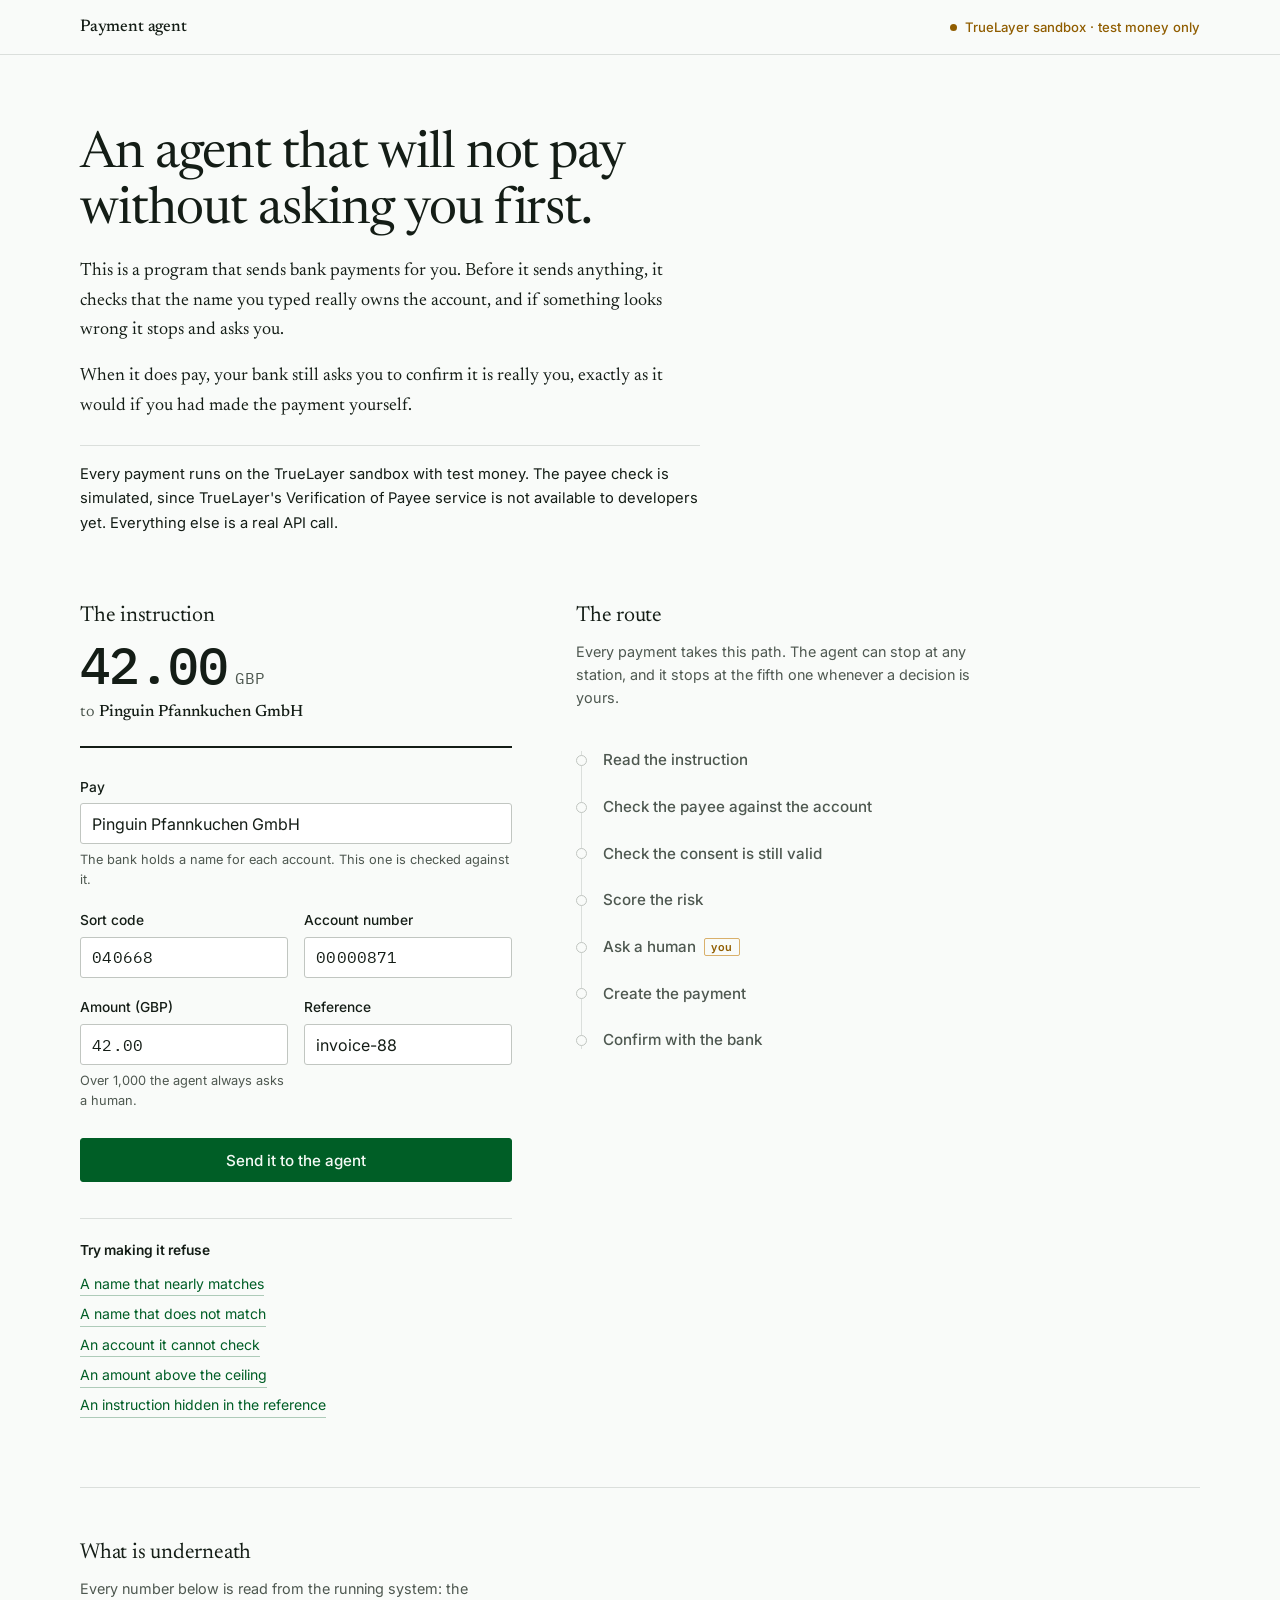
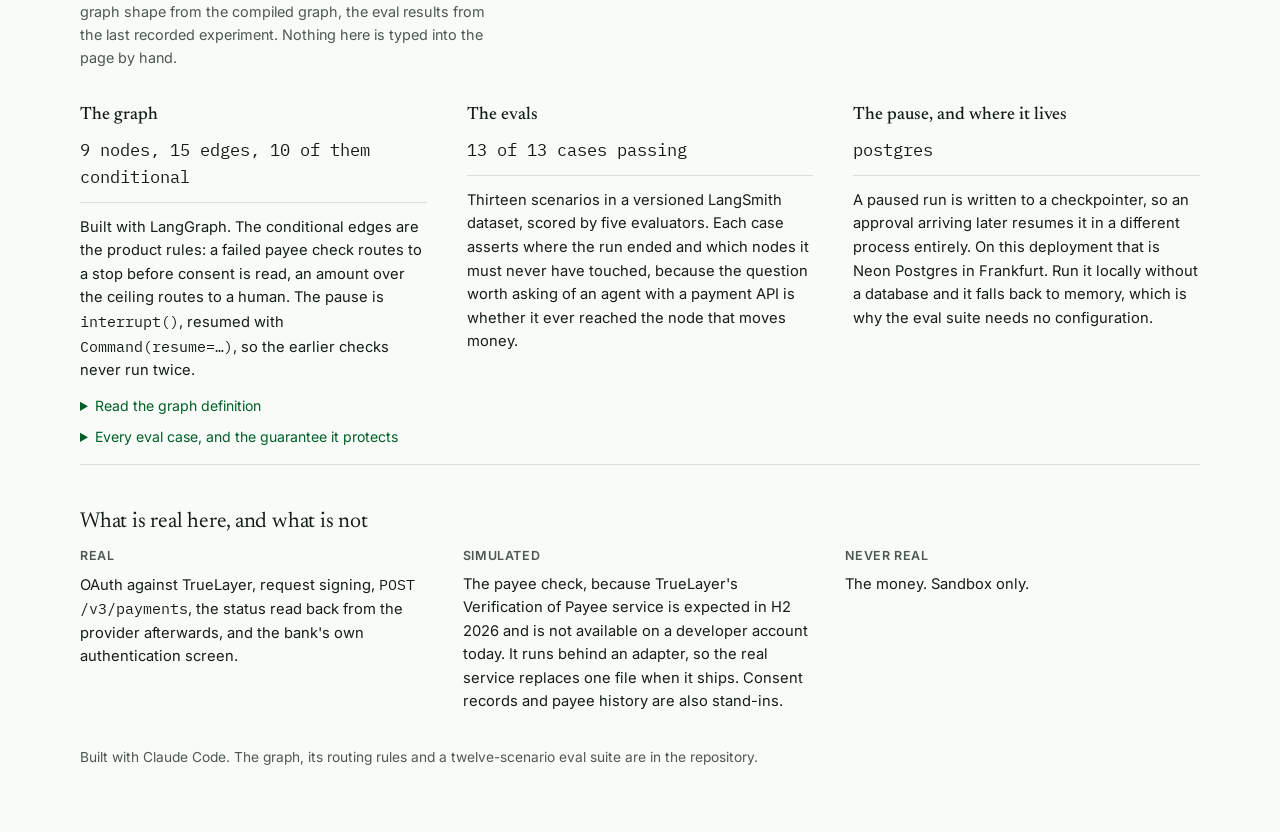
==== static/index.html @ b77806b2 "Detailed README: architecture, learning objectives, technical notes Plain-language opening on the de" ====
<!doctype html>
<html lang="en">
<head>
<meta charset="utf-8">
<meta name="viewport" content="width=device-width, initial-scale=1">
<title>A payment agent that stops and asks</title>
<meta name="description" content="An Open Banking payment agent that verifies the payee, checks consent, scores risk, then pauses for a human before money moves. Runs on the TrueLayer sandbox with test money.">
<link rel="preconnect" href="https://fonts.googleapis.com">
<link rel="preconnect" href="https://fonts.gstatic.com" crossorigin>
<link href="https://fonts.googleapis.com/css2?family=Newsreader:opsz,wght@6..72,400;6..72,500&family=Inter:wght@400;500;600&family=IBM+Plex+Mono:wght@400;500&display=swap" rel="stylesheet">
<link rel="stylesheet" href="/static/app.css">
</head>
<body>

<header class="masthead">
  <div class="wrap masthead-inner">
    <p class="wordmark">Payment agent</p>
    <p class="sandbox-flag" id="mode-flag">
      <span class="dot" aria-hidden="true"></span>
      <span>TrueLayer sandbox · test money only</span>
    </p>
  </div>
</header>

<main class="wrap">

  <section class="lede">
    <h1>An agent that will not pay without asking you first.</h1>
    <p>
      This is a program that sends bank payments for you. Before it sends anything, it checks
      that the name you typed really owns the account, and if something looks wrong it stops and
      asks you.
    </p>
    <p>
      When it does pay, your bank still asks you to confirm it is really you, exactly as it
      would if you had made the payment yourself.
    </p>
    <p class="disclosure">
      Every payment runs on the TrueLayer sandbox with test money. The payee check is
      simulated, since TrueLayer's Verification of Payee service is not available to
      developers yet. Everything else is a real API call.
    </p>
  </section>

  <div class="columns">

    <section class="intent" aria-labelledby="intent-heading">
      <h2 id="intent-heading">The instruction</h2>

      <output class="ledger" id="ledger" for="payee_name amount">
        <span class="ledger-amount" id="ledger-amount">42.00</span>
        <span class="ledger-currency">GBP</span>
        <span class="ledger-to">to <strong id="ledger-payee">Pinguin Pfannkuchen GmbH</strong></span>
      </output>

      <form id="intent-form" novalidate>
        <div class="field">
          <label for="payee_name">Pay</label>
          <input id="payee_name" name="payee_name" type="text" autocomplete="off"
                 value="Pinguin Pfannkuchen GmbH" required>
          <p class="hint" id="payee_hint">The bank holds a name for each account. This one is checked against it.</p>
        </div>

        <div class="field-row">
          <div class="field">
            <label for="sort_code">Sort code</label>
            <input id="sort_code" name="sort_code" class="mono" inputmode="numeric"
                   value="040668" required>
          </div>
          <div class="field">
            <label for="account_number">Account number</label>
            <input id="account_number" name="account_number" class="mono" inputmode="numeric"
                   value="00000871" required>
          </div>
        </div>

        <div class="field-row">
          <div class="field">
            <label for="amount">Amount (GBP)</label>
            <input id="amount" name="amount" class="mono" inputmode="decimal" value="42.00" required>
            <p class="hint" id="amount_hint">Over 1,000 the agent always asks a human.</p>
          </div>
          <div class="field">
            <label for="reference">Reference</label>
            <input id="reference" name="reference" type="text" value="invoice-88" maxlength="60">
          </div>
        </div>

        <button class="primary" type="submit" id="run-btn">Send it to the agent</button>
        <p class="form-error" id="form-error" role="alert" hidden></p>
      </form>

      <div class="try">
        <h3>Try making it refuse</h3>
        <ul>
          <li><button type="button" class="link" data-preset="partial">A name that nearly matches</button></li>
          <li><button type="button" class="link" data-preset="nomatch">A name that does not match</button></li>
          <li><button type="button" class="link" data-preset="unknown">An account it cannot check</button></li>
          <li><button type="button" class="link" data-preset="large">An amount above the ceiling</button></li>
          <li><button type="button" class="link" data-preset="injection">An instruction hidden in the reference</button></li>
        </ul>
      </div>
    </section>

    <section class="run" aria-labelledby="run-heading">
      <h2 id="run-heading">The route</h2>
      <p class="route-intro" id="run-empty">Every payment takes this path. The agent can stop at any station, and it stops at the fifth one whenever a decision is yours.</p>

      <ol class="spine" id="steps" aria-live="polite">
        <li data-node="check_input" data-state="idle">
          <span class="marker" aria-hidden="true"></span>
          <div><p class="label">Read the instruction</p><p class="detail"></p></div>
        </li>
        <li data-node="verify_payee" data-state="idle">
          <span class="marker" aria-hidden="true"></span>
          <div><p class="label">Check the payee against the account</p><p class="detail"></p></div>
        </li>
        <li data-node="check_consent" data-state="idle">
          <span class="marker" aria-hidden="true"></span>
          <div><p class="label">Check the consent is still valid</p><p class="detail"></p></div>
        </li>
        <li data-node="assess_risk" data-state="idle">
          <span class="marker" aria-hidden="true"></span>
          <div><p class="label">Score the risk</p><p class="detail"></p></div>
        </li>
        <li data-node="human_approval" data-state="idle" class="station-human">
          <span class="marker" aria-hidden="true"></span>
          <div><p class="label">Ask a human</p><p class="detail"></p></div>
        </li>
        <li data-node="execute_payment" data-state="idle">
          <span class="marker" aria-hidden="true"></span>
          <div><p class="label">Create the payment</p><p class="detail"></p></div>
        </li>
        <li data-node="reconcile" data-state="idle">
          <span class="marker" aria-hidden="true"></span>
          <div><p class="label">Confirm with the bank</p><p class="detail"></p></div>
        </li>
      </ol>

      <div id="approval-slot"></div>
      <div id="result-slot"></div>
    </section>

  </div>

  <section class="internals" aria-labelledby="internals-heading">
    <h2 id="internals-heading">What is underneath</h2>
    <p class="route-intro">
      Every number below is read from the running system: the graph shape from the compiled
      graph, the eval results from the last recorded experiment. Nothing here is typed into the
      page by hand.
    </p>

    <div class="internals-grid">

      <article>
        <h3>The graph</h3>
        <p class="stat"><span id="node-count">9</span> nodes, <span id="edge-count">15</span> edges,
        <span id="cond-count">10</span> of them conditional</p>
        <p>
          Built with LangGraph. The conditional edges are the product rules: a failed payee check
          routes to a stop before consent is read, an amount over the ceiling routes to a human.
          The pause is <span class="mono">interrupt()</span>, resumed with
          <span class="mono">Command(resume=…)</span>, so the earlier checks never run twice.
        </p>
        <details>
          <summary>Read the graph definition</summary>
          <pre class="mermaid-src" id="mermaid-src">loading…</pre>
        </details>
      </article>

      <article>
        <h3>The evals</h3>
        <p class="stat"><span id="eval-passed">13</span> of <span id="eval-total">13</span> cases passing</p>
        <p>
          Thirteen scenarios in a versioned LangSmith dataset, scored by five evaluators. Each case
          asserts where the run ended and which nodes it must never have touched, because the
          question worth asking of an agent with a payment API is whether it ever reached the node
          that moves money.
        </p>
        <ul class="split-list" id="split-list"></ul>
      </article>

      <article>
        <h3>The pause, and where it lives</h3>
        <p class="stat" id="checkpointer-line">postgres</p>
        <ul class="split-list" id="stored-list"></ul>
        <p>
          A paused run is written to a checkpointer, so an approval arriving later resumes it in a
          different process entirely. On this deployment that is Neon Postgres in Frankfurt. Run it
          locally without a database and it falls back to memory, which is why the eval suite needs
          no configuration.
        </p>
      </article>

    </div>

    <details class="case-table-wrap">
      <summary>Every eval case, and the guarantee it protects</summary>
      <table class="case-table">
        <thead><tr><th>Case</th><th>Split</th><th>Protects</th><th>Result</th></tr></thead>
        <tbody id="case-rows"></tbody>
      </table>
    </details>
  </section>

  <section class="honesty">
    <h2>What is real here, and what is not</h2>
    <dl>
      <div>
        <dt>Real</dt>
        <dd>OAuth against TrueLayer, request signing, <span class="mono">POST /v3/payments</span>,
        the status read back from the provider afterwards, and the bank's own authentication screen.</dd>
      </div>
      <div>
        <dt>Simulated</dt>
        <dd>The payee check, because TrueLayer's Verification of Payee service is expected in
        H2 2026 and is not available on a developer account today. It runs behind an adapter,
        so the real service replaces one file when it ships. Consent records and payee history
        are also stand-ins.</dd>
      </div>
      <div>
        <dt>Never real</dt>
        <dd>The money. Sandbox only.</dd>
      </div>
    </dl>
    <p class="colophon">
      Built with Claude Code. The graph, its routing rules and a twelve-scenario eval suite are
      in the repository.
    </p>
  </section>

</main>

<script src="/static/app.js"></script>
</body>
</html>
---- static/app.css ----
/* Payment agent demo.
   Colour strategy: restrained. Tinted neutrals carry the page; green marks
   what completed, amber marks the one moment a human must act, red marks a
   refusal. Nothing carries meaning by colour alone. */

:root {
  --bg: oklch(0.985 0.003 150);
  --surface: oklch(0.968 0.005 150);
  --surface-raised: oklch(1 0 0);
  --line: oklch(0.90 0.006 150);
  --line-strong: oklch(0.82 0.008 150);
  --ink: oklch(0.22 0.02 150);
  --ink-muted: oklch(0.45 0.018 150);
  --ink-faint: oklch(0.545 0.014 150);  /* dimmed but still 4.7:1 on bg */

  --primary: oklch(0.42 0.12 150);
  --primary-hover: oklch(0.36 0.12 150);
  --primary-ink: oklch(0.98 0.01 150);

  --attention: oklch(0.52 0.12 75);
  --attention-line: oklch(0.78 0.10 80);
  --attention-bg: oklch(0.975 0.030 85);

  --refuse: oklch(0.50 0.17 25);
  --refuse-bg: oklch(0.972 0.020 25);

  --serif: "Newsreader", Georgia, serif;
  --sans: "Inter", system-ui, -apple-system, sans-serif;
  --mono: "IBM Plex Mono", ui-monospace, SFMono-Regular, monospace;

  --z-sticky: 10;
  --z-overlay: 20;
  --z-toast: 30;

  --ease: cubic-bezier(0.22, 1, 0.36, 1);
}

* { box-sizing: border-box; }

html { -webkit-text-size-adjust: 100%; }

body {
  margin: 0;
  background: var(--bg);
  color: var(--ink);
  font-family: var(--sans);
  font-size: 16px;
  line-height: 1.6;
  -webkit-font-smoothing: antialiased;
}

.wrap {
  width: min(1120px, 100% - 3rem);
  margin-inline: auto;
}

@media (max-width: 640px) {
  .wrap { width: min(1120px, 100% - 2rem); }
}

/* ---------------------------------------------------------- masthead */

.masthead {
  border-bottom: 1px solid var(--line);
  background: var(--bg);
  position: sticky;
  top: 0;
  z-index: var(--z-sticky);
}

.masthead-inner {
  display: flex;
  align-items: center;
  justify-content: space-between;
  gap: 1rem;
  padding-block: 0.85rem;
  flex-wrap: wrap;
}

.wordmark {
  margin: 0;
  font-family: var(--serif);
  font-size: 1.05rem;
  font-weight: 500;
  letter-spacing: -0.01em;
}

.sandbox-flag {
  margin: 0;
  display: inline-flex;
  align-items: center;
  gap: 0.5rem;
  font-size: 0.82rem;
  color: var(--attention);
  font-weight: 500;
}

.sandbox-flag .dot {
  width: 7px;
  height: 7px;
  border-radius: 50%;
  background: var(--attention);
  flex: none;
}

/* -------------------------------------------------------------- lede */

.lede {
  padding-block: clamp(2.5rem, 6vw, 4.5rem) clamp(2rem, 4vw, 3rem);
  max-width: 62ch;
}

h1 {
  font-family: var(--serif);
  font-size: clamp(2rem, 1.3rem + 3vw, 3.2rem);
  font-weight: 400;
  line-height: 1.1;
  letter-spacing: -0.02em;
  margin: 0 0 1.1rem;
  text-wrap: balance;
}

.lede p {
  font-family: var(--serif);
  font-size: 1.12rem;
  line-height: 1.65;
  color: var(--ink);
  margin: 0 0 1rem;
  text-wrap: pretty;
}

.disclosure {
  font-family: var(--sans) !important;
  font-size: 0.92rem !important;
  color: var(--ink-muted);
  border-top: 1px solid var(--line);
  padding-top: 1rem;
  margin-top: 1.5rem !important;
}

/* ----------------------------------------------------------- columns */

.columns {
  display: grid;
  grid-template-columns: minmax(0, 27rem) minmax(0, 1fr);
  gap: clamp(2rem, 5vw, 4rem);
  align-items: start;
  padding-bottom: 4rem;
}

@media (max-width: 900px) {
  .columns { grid-template-columns: minmax(0, 1fr); gap: 2.75rem; }
}

h2 {
  font-family: var(--serif);
  font-size: 1.35rem;
  font-weight: 400;
  letter-spacing: -0.01em;
  color: var(--ink);
  margin: 0 0 0.4rem;
}

.route-intro {
  margin: 0 0 1.75rem;
  font-size: 0.9rem;
  color: var(--ink-muted);
  max-width: 46ch;
}

/* ------------------------------------------------------------- form */

.field { margin-bottom: 1.15rem; }

.field-row {
  display: grid;
  grid-template-columns: 1fr 1fr;
  gap: 1rem;
}

@media (max-width: 420px) {
  .field-row { grid-template-columns: 1fr; gap: 0; }
}

label {
  display: block;
  font-size: 0.86rem;
  font-weight: 500;
  margin-bottom: 0.35rem;
}

input {
  width: 100%;
  padding: 0.6rem 0.7rem;
  font-family: var(--sans);
  font-size: 1rem;
  color: var(--ink);
  background: var(--surface-raised);
  border: 1px solid var(--line-strong);
  border-radius: 3px;
  transition: border-color 140ms var(--ease), box-shadow 140ms var(--ease);
}

input.mono { font-family: var(--mono); letter-spacing: 0.01em; }

input:focus-visible {
  outline: none;
  border-color: var(--primary);
  box-shadow: 0 0 0 3px oklch(0.42 0.12 150 / 0.16);
}

input::placeholder { color: var(--ink-muted); }

.hint {
  margin: 0.35rem 0 0;
  font-size: 0.8rem;
  color: var(--ink-muted);
}

button.primary {
  width: 100%;
  margin-top: 0.5rem;
  padding: 0.72rem 1rem;
  font-family: var(--sans);
  font-size: 0.95rem;
  font-weight: 500;
  color: var(--primary-ink);
  background: var(--primary);
  border: 1px solid var(--primary);
  border-radius: 3px;
  cursor: pointer;
  transition: background 140ms var(--ease);
}

button.primary:hover { background: var(--primary-hover); }
button.primary:disabled { opacity: 0.55; cursor: progress; }

button.primary:focus-visible,
button.link:focus-visible,
.decision button:focus-visible {
  outline: 2px solid var(--primary);
  outline-offset: 2px;
}

.form-error {
  margin: 0.75rem 0 0;
  font-size: 0.86rem;
  color: var(--refuse);
}

.try {
  margin-top: 2.25rem;
  padding-top: 1.25rem;
  border-top: 1px solid var(--line);
}

.try h3 {
  margin: 0 0 0.6rem;
  font-size: 0.86rem;
  font-weight: 600;
}

.try ul { margin: 0; padding: 0; list-style: none; }
.try li { margin-bottom: 0.3rem; }

button.link {
  padding: 0;
  font: inherit;
  font-size: 0.88rem;
  color: var(--primary);
  background: none;
  border: none;
  border-bottom: 1px solid oklch(0.42 0.12 150 / 0.3);
  cursor: pointer;
  text-align: left;
}

button.link:hover { border-bottom-color: var(--primary); }

/* ------------------------------------------------------------ ledger */

/* The instruction as a single line of money, which is the one thing that
   should be legible from across the room. 3.2rem against 0.8rem detail
   text is the scale contrast the page was missing. */
.ledger {
  display: flex;
  align-items: baseline;
  flex-wrap: wrap;
  gap: 0 0.5rem;
  margin-bottom: 1.75rem;
  padding-bottom: 1.25rem;
  border-bottom: 2px solid var(--ink);
}

.ledger-amount {
  font-family: var(--mono);
  font-size: clamp(2.4rem, 1.6rem + 2.6vw, 3.2rem);
  font-weight: 500;
  line-height: 1;
  letter-spacing: -0.03em;
  font-variant-numeric: tabular-nums;
}

.ledger-currency {
  font-family: var(--mono);
  font-size: 1rem;
  color: var(--ink-muted);
}

.ledger-to {
  flex-basis: 100%;
  margin-top: 0.5rem;
  font-family: var(--serif);
  font-size: 1.02rem;
  color: var(--ink-muted);
}

.ledger-to strong { font-weight: 500; color: var(--ink); }

/* ------------------------------------------------------------- spine */

/* Drawn before anything runs, so the agent is legible as a route rather
   than a spinner. Stations fill in as they report. */
.spine {
  margin: 0;
  padding: 0;
  list-style: none;
  position: relative;
}

.spine::before {
  content: "";
  position: absolute;
  left: 5px;
  top: 0.9rem;
  bottom: 0.9rem;
  width: 1px;
  background: var(--line);
}

.spine li {
  position: relative;
  display: grid;
  grid-template-columns: 11px 1fr;
  gap: 1rem;
  padding: 0.7rem 0;
  align-items: start;
}

.spine .marker {
  width: 11px;
  height: 11px;
  margin-top: 0.42rem;
  border-radius: 50%;
  border: 1.5px solid var(--line-strong);
  background: var(--bg);
  z-index: 1;
}

.spine .label {
  margin: 0;
  font-size: 0.95rem;
  font-weight: 500;
  color: var(--ink-muted);
  transition: color 200ms var(--ease);
}

.spine .detail {
  margin: 0.15rem 0 0;
  font-family: var(--mono);
  font-size: 0.8rem;
  color: var(--ink-muted);
  word-break: break-word;
}

.spine .detail:empty { display: none; }

/* states */

.spine li[data-state="done"] .marker { border-color: var(--primary); background: var(--primary); }
.spine li[data-state="done"] .label { color: var(--ink); }

.spine li[data-state="attention"] .marker { border-color: var(--attention); background: var(--attention); }
.spine li[data-state="attention"] .label { color: var(--ink); }
.spine li[data-state="attention"] .detail { color: var(--attention); }

.spine li[data-state="refused"] .marker { border-color: var(--refuse); background: var(--refuse); }
.spine li[data-state="refused"] .label { color: var(--ink); }
.spine li[data-state="refused"] .detail { color: var(--refuse); }

.spine li[data-state="running"] .marker {
  border-color: var(--primary);
  border-top-color: transparent;
  background: var(--bg);
  animation: ring-spin 700ms linear infinite;
}

.spine li[data-state="running"] .label { color: var(--ink); }
.spine li[data-state="running"] .detail { font-style: italic; }

/* The human step was not required. Distinct from both done and not-reached:
   a hollow marker, because nothing happened here and nothing needed to. */
.spine li[data-state="waived"] .marker {
  border-color: var(--primary);
  border-style: dashed;
  background: var(--bg);
}

.spine li[data-state="waived"] .label { color: var(--ink); }
.spine li[data-state="waived"] .detail { color: var(--ink-muted); font-style: italic; }

/* Not reached, because the run stopped earlier. Dimmed with a real colour
   rather than opacity, which would drop the text to about 2.4:1. */
.spine li[data-state="skipped"] .label { color: var(--ink-faint); font-weight: 400; }
.spine li[data-state="skipped"] .detail { color: var(--ink-faint); }
.spine li[data-state="skipped"] .marker { border-color: var(--line); border-style: dashed; }

@keyframes ring-spin { to { transform: rotate(360deg); } }

/* The station where a human is the decision, marked before it happens. */
.spine .station-human .label::after {
  content: "you";
  margin-left: 0.5rem;
  padding: 0.08rem 0.4rem;
  font-family: var(--sans);
  font-size: 0.68rem;
  font-weight: 600;
  letter-spacing: 0.03em;
  color: var(--attention);
  border: 1px solid var(--attention-line);
  border-radius: 2px;
  vertical-align: 0.1em;
}

/* ---------------------------------------------------------- approval */

.approval {
  margin-top: 1.75rem;
  padding: 1.5rem;
  background: var(--surface-raised);
  border: 1px solid var(--attention-line);
  border-radius: 4px;
  box-shadow: 0 1px 2px oklch(0.22 0.02 150 / 0.04), 0 8px 24px oklch(0.22 0.02 150 / 0.06);
  animation: card-in 260ms var(--ease) both;
}

@keyframes card-in {
  from { opacity: 0; transform: translateY(8px); }
  to { opacity: 1; transform: none; }
}

.approval h3 {
  font-family: var(--serif);
  font-size: 1.45rem;
  font-weight: 400;
  line-height: 1.25;
  margin: 0 0 0.85rem;
  letter-spacing: -0.01em;
}

.approval .prose {
  font-family: var(--serif);
  font-size: 1.05rem;
  line-height: 1.6;
  margin: 0 0 1.1rem;
  max-width: 58ch;
  text-wrap: pretty;
}

.reasons {
  margin: 0 0 1.25rem;
  padding: 0.9rem 1rem;
  list-style: none;
  background: var(--attention-bg);
  border-radius: 3px;
}

.reasons li {
  position: relative;
  padding-left: 1.15rem;
  font-size: 0.92rem;
  margin-bottom: 0.35rem;
}

.reasons li:last-child { margin-bottom: 0; }

.reasons li::before {
  content: "▲";
  position: absolute;
  left: 0;
  top: 0.05em;
  font-size: 0.62rem;
  color: var(--attention);
}

.facts {
  display: grid;
  grid-template-columns: repeat(auto-fit, minmax(9rem, 1fr));
  gap: 0.75rem 1.5rem;
  margin: 0 0 1.35rem;
  padding-top: 1rem;
  border-top: 1px solid var(--line);
}

.facts div { min-width: 0; }

.facts dt {
  font-size: 0.72rem;
  letter-spacing: 0.05em;
  text-transform: uppercase;
  color: var(--ink-muted);
  margin-bottom: 0.15rem;
}

.facts dd {
  margin: 0;
  font-family: var(--mono);
  font-size: 0.92rem;
  word-break: break-word;
}

.decision {
  display: flex;
  gap: 0.75rem;
  flex-wrap: wrap;
}

.decision button {
  flex: 1 1 10rem;
  padding: 0.7rem 1rem;
  font-family: var(--sans);
  font-size: 0.95rem;
  font-weight: 500;
  border-radius: 3px;
  cursor: pointer;
  transition: background 140ms var(--ease), border-color 140ms var(--ease);
}

.decision .approve {
  color: var(--primary-ink);
  background: var(--primary);
  border: 1px solid var(--primary);
}

.decision .approve:hover { background: var(--primary-hover); }

.decision .deny {
  color: var(--refuse);
  background: transparent;
  border: 1px solid var(--line-strong);
}

.decision .deny:hover { border-color: var(--refuse); background: var(--refuse-bg); }

/* ------------------------------------------------------------ result */

.result {
  margin-top: 1.75rem;
  padding: 1.35rem 1.5rem;
  border: 1px solid var(--line);
  border-radius: 4px;
  background: var(--surface);
  animation: card-in 240ms var(--ease) both;
}

.result[data-kind="refused"] {
  border-color: oklch(0.80 0.09 25);
  background: var(--refuse-bg);
}

.result h3 {
  font-family: var(--serif);
  font-size: 1.25rem;
  font-weight: 400;
  margin: 0 0 0.6rem;
}

.result p { margin: 0 0 0.9rem; max-width: 58ch; }
.result p:last-child { margin-bottom: 0; }

.sca-link {
  display: inline-block;
  padding: 0.65rem 1.1rem;
  font-size: 0.93rem;
  font-weight: 500;
  color: var(--primary-ink);
  background: var(--primary);
  border-radius: 3px;
  text-decoration: none;
}

.sca-link:hover { background: var(--primary-hover); }

.sca-note {
  font-size: 0.84rem;
  color: var(--ink-muted);
  margin-top: 0.7rem !important;
}

/* ----------------------------------------------------------- honesty */

.honesty {
  border-top: 1px solid var(--line);
  padding-block: 2.5rem 4rem;
}

.honesty dl {
  display: grid;
  grid-template-columns: repeat(auto-fit, minmax(15rem, 1fr));
  gap: 1.75rem;
  margin: 0 0 2rem;
}

.honesty dt {
  font-size: 0.78rem;
  font-weight: 600;
  letter-spacing: 0.05em;
  text-transform: uppercase;
  color: var(--ink-muted);
  margin-bottom: 0.4rem;
}

.honesty dd {
  margin: 0;
  font-size: 0.92rem;
  max-width: 42ch;
}

.colophon {
  font-size: 0.86rem;
  color: var(--ink-muted);
  margin: 0;
}

.mono { font-family: var(--mono); }

/* ---------------------------------------------------- reduced motion */

@media (prefers-reduced-motion: reduce) {
  .steps li,
  .approval,
  .result {
    animation: fade-in 1ms linear both;
  }
  @keyframes fade-in { from { opacity: 0; } to { opacity: 1; } }
  * { transition-duration: 1ms !important; }

  /* The marker stops turning but still reads as in-progress: a dashed ring
     plus the word "running" beside it, which was always there. */
  .spine li[data-state="running"] .marker {
    animation: none;
    border-style: dashed;
    border-top-color: var(--primary);
  }
}

/* ---------------------------------------------------------- callback */

.callback { padding-block: clamp(2.5rem, 6vw, 4.5rem) 4rem; max-width: 60ch; }

.callback h1 { margin-bottom: 0.75rem; }

.lede-line {
  font-family: var(--serif);
  font-size: 1.1rem;
  color: var(--ink);
  margin: 0 0 2.25rem;
  text-wrap: pretty;
}

.callback .facts { margin-top: 2rem; }

.callback-actions { margin-top: 2.5rem; }

/* --------------------------------------------------------- internals */

.internals {
  border-top: 1px solid var(--line);
  padding-block: 3rem 1rem;
}

.internals-grid {
  display: grid;
  grid-template-columns: repeat(auto-fit, minmax(17rem, 1fr));
  gap: 2.5rem;
  margin-top: 2rem;
}

.internals h3 {
  font-family: var(--serif);
  font-size: 1.1rem;
  font-weight: 500;
  margin: 0 0 0.5rem;
}

.internals article p { font-size: 0.92rem; margin: 0 0 0.8rem; max-width: 42ch; }

/* The one number per panel that carries the claim. */
.stat {
  font-family: var(--mono);
  font-size: 1.05rem !important;
  color: var(--ink);
  padding-bottom: 0.7rem;
  border-bottom: 1px solid var(--line);
}

.split-list { margin: 0; padding: 0; list-style: none; }

.split-list li {
  display: flex;
  justify-content: space-between;
  gap: 1rem;
  padding: 0.32rem 0;
  font-size: 0.88rem;
  border-bottom: 1px solid var(--line);
}

.split-list li[data-ok="true"] span:last-child { color: var(--primary); }
.split-list li[data-ok="false"] span:last-child { color: var(--refuse); }

.internals details { margin-top: 0.5rem; }

.internals summary,
.case-table-wrap summary {
  cursor: pointer;
  font-size: 0.88rem;
  color: var(--primary);
}

.mermaid-src {
  margin: 0.8rem 0 0;
  padding: 0.9rem;
  background: var(--surface);
  border: 1px solid var(--line);
  border-radius: 3px;
  font-family: var(--mono);
  font-size: 0.72rem;
  line-height: 1.5;
  overflow-x: auto;
  white-space: pre;
}

.case-table-wrap { margin-top: 2.5rem; }

.case-table {
  width: 100%;
  margin-top: 1rem;
  border-collapse: collapse;
  font-size: 0.86rem;
}

.case-table th {
  text-align: left;
  font-weight: 600;
  font-size: 0.76rem;
  letter-spacing: 0.04em;
  text-transform: uppercase;
  color: var(--ink-muted);
  padding-bottom: 0.5rem;
  border-bottom: 1px solid var(--line-strong);
}

.case-table td {
  padding: 0.55rem 0.75rem 0.55rem 0;
  border-bottom: 1px solid var(--line);
  vertical-align: top;
}

.case-table tr[data-ok="true"] td:last-child { color: var(--primary); }
.case-table tr[data-ok="false"] td:last-child { color: var(--refuse); font-weight: 600; }

.covered-by {
  margin-top: 1.1rem !important;
  padding-top: 0.85rem;
  border-top: 1px solid var(--line);
  font-size: 0.84rem !important;
  color: var(--ink-muted);
}

.covered-by .protects { font-style: italic; }

.split-tag {
  display: inline-block;
  margin-left: 0.35rem;
  padding: 0.05rem 0.4rem;
  font-family: var(--sans);
  font-size: 0.7rem;
  font-weight: 600;
  color: var(--primary);
  border: 1px solid var(--line-strong);
  border-radius: 2px;
}

.auto-note {
  padding: 0.75rem 0.9rem;
  background: var(--surface);
  border-left: none;
  border-radius: 3px;
  font-size: 0.88rem !important;
  color: var(--ink-muted);
}
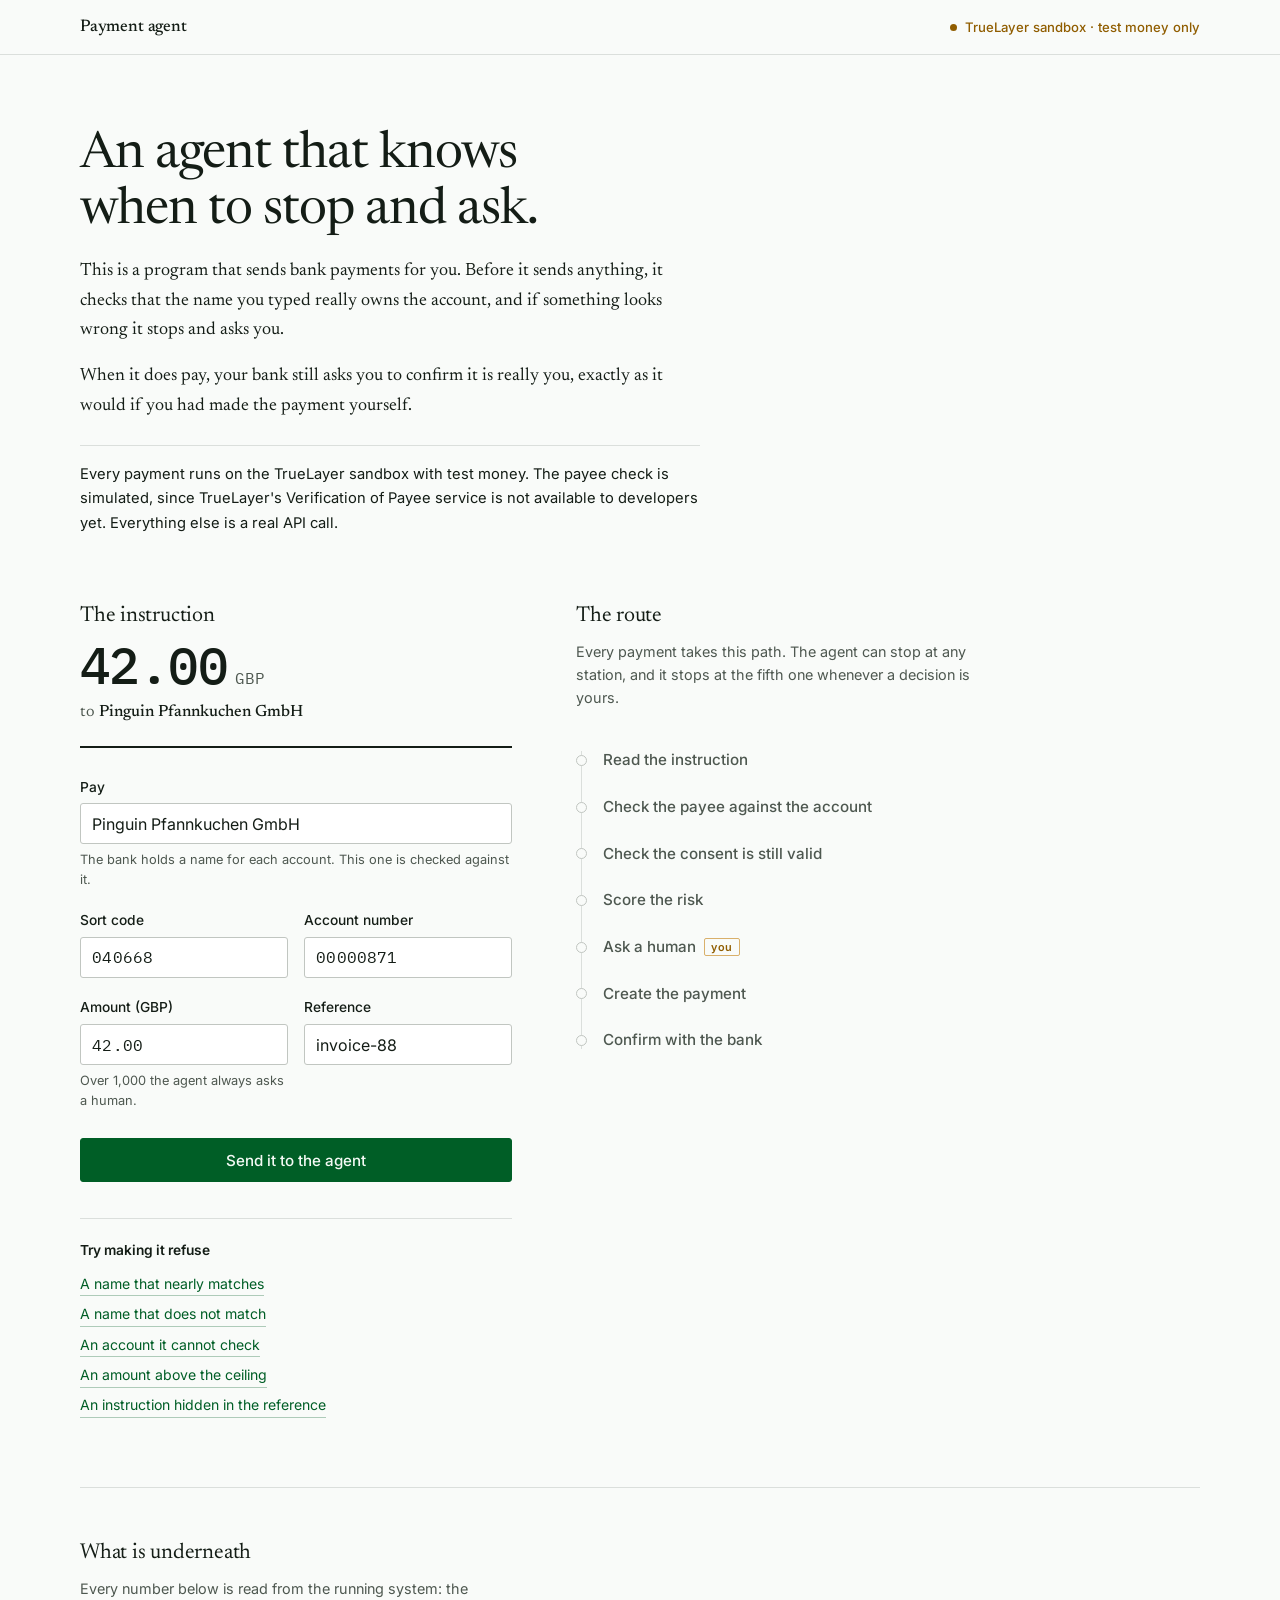
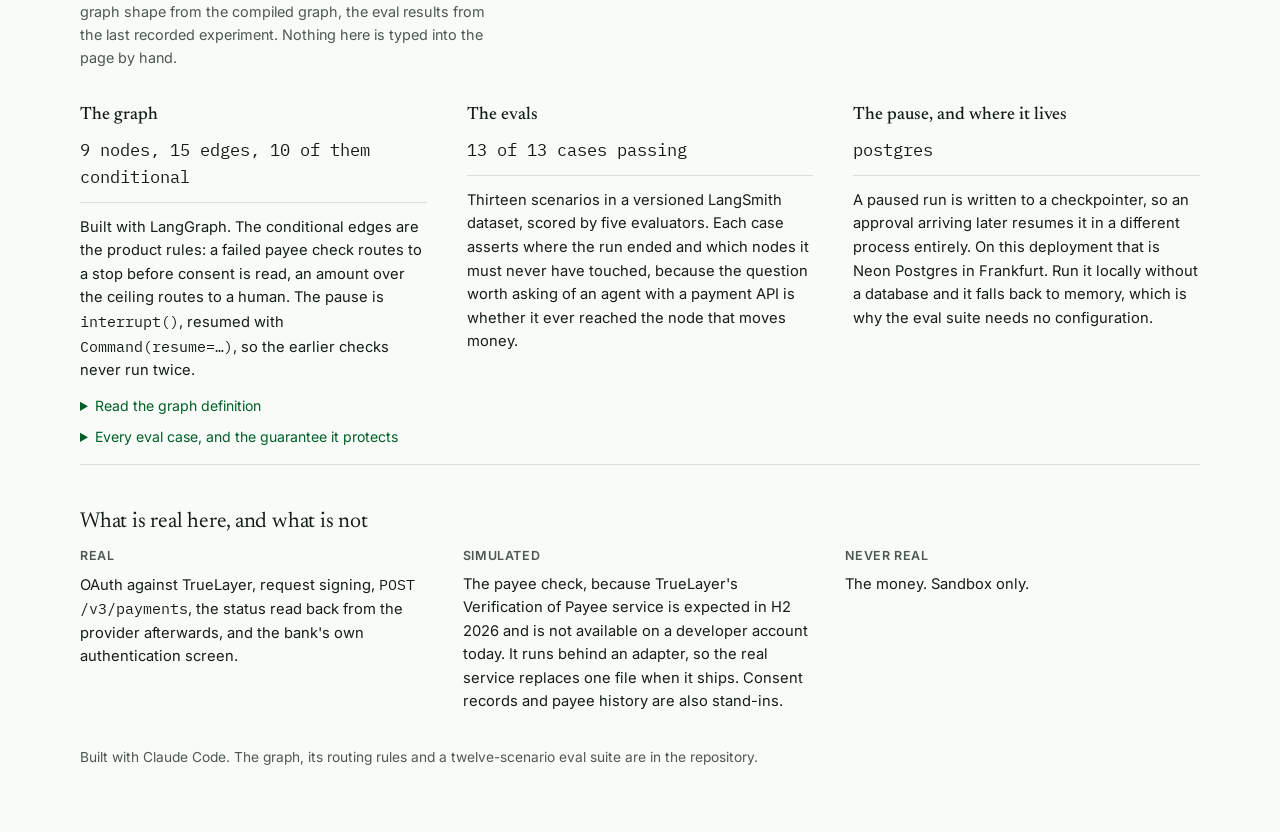
==== commit 28d65732: "Semantic payee matching behind the VoP adapter Adds graph/llm.py as the single model surface: struct" ====
--- a/static/index.html
+++ b/static/index.html
@@ -25,7 +25,7 @@
 <main class="wrap">
 
   <section class="lede">
-    <h1>An agent that will not pay without asking you first.</h1>
+    <h1>An agent that knows when to stop and ask.</h1>
     <p>
       This is a program that sends bank payments for you. Before it sends anything, it checks
       that the name you typed really owns the account, and if something looks wrong it stops and
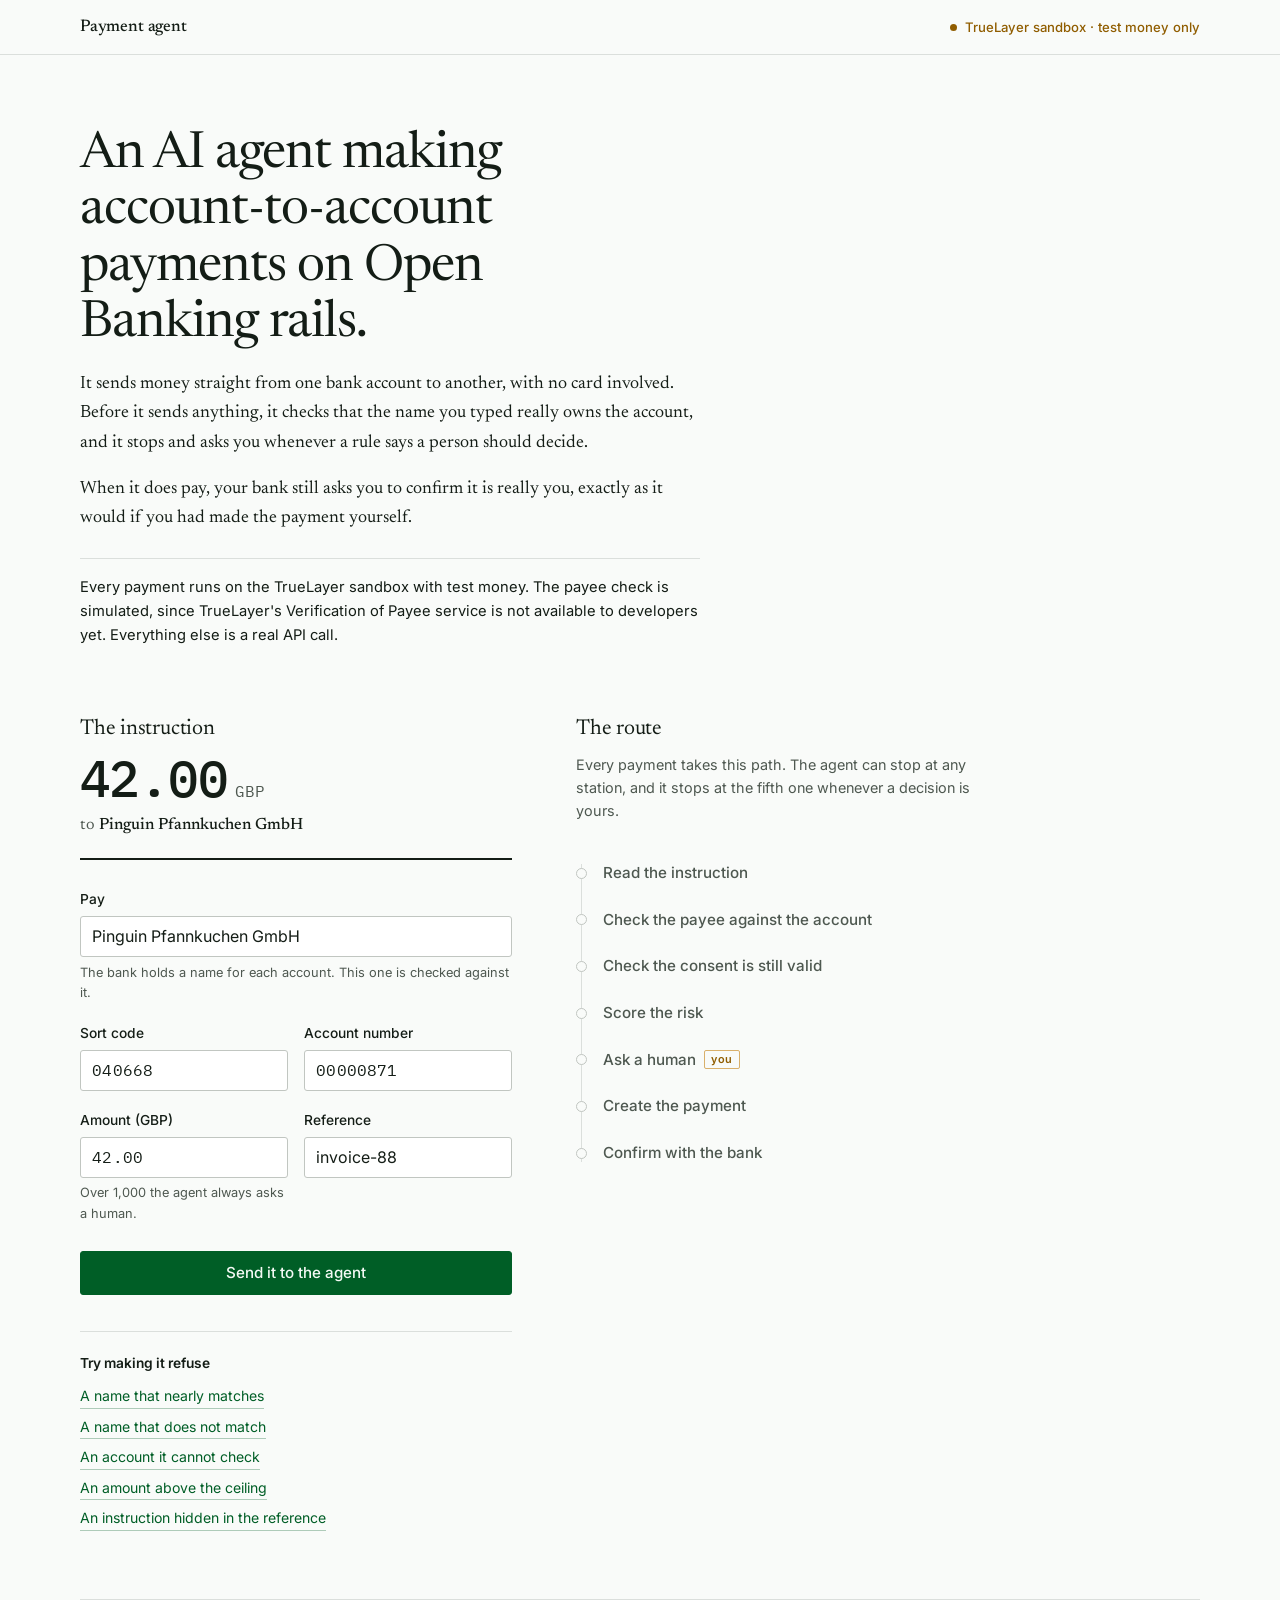
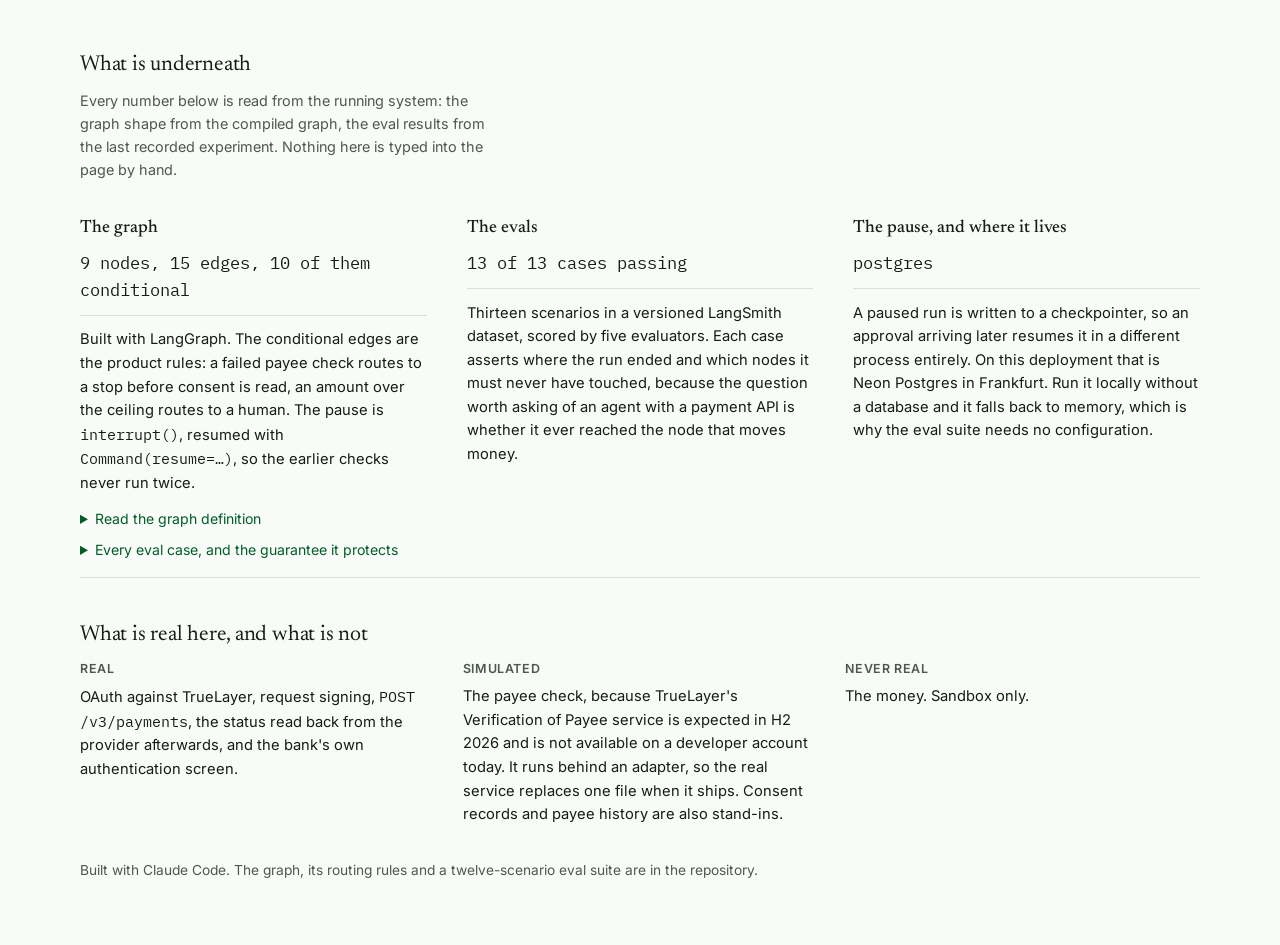
==== commit 70dc3c47: "Headline states what the prototype is Says account-to-account payments on Open Banking rails rather " ====
--- a/static/index.html
+++ b/static/index.html
@@ -3,8 +3,8 @@
 <head>
 <meta charset="utf-8">
 <meta name="viewport" content="width=device-width, initial-scale=1">
-<title>A payment agent that stops and asks</title>
-<meta name="description" content="An Open Banking payment agent that verifies the payee, checks consent, scores risk, then pauses for a human before money moves. Runs on the TrueLayer sandbox with test money.">
+<title>An AI agent making account-to-account payments on Open Banking rails</title>
+<meta name="description" content="An AI agent that makes account-to-account payments over Open Banking rails on TrueLayer's sandbox. It verifies the payee, checks consent, scores risk, and stops for a human when a rule says so. Test money only.">
 <link rel="preconnect" href="https://fonts.googleapis.com">
 <link rel="preconnect" href="https://fonts.gstatic.com" crossorigin>
 <link href="https://fonts.googleapis.com/css2?family=Newsreader:opsz,wght@6..72,400;6..72,500&family=Inter:wght@400;500;600&family=IBM+Plex+Mono:wght@400;500&display=swap" rel="stylesheet">
@@ -25,11 +25,11 @@
 <main class="wrap">
 
   <section class="lede">
-    <h1>An agent that knows when to stop and ask.</h1>
+    <h1>An AI agent making account‑to‑account payments on Open Banking rails.</h1>
     <p>
-      This is a program that sends bank payments for you. Before it sends anything, it checks
-      that the name you typed really owns the account, and if something looks wrong it stops and
-      asks you.
+      It sends money straight from one bank account to another, with no card involved. Before it
+      sends anything, it checks that the name you typed really owns the account, and it stops and
+      asks you whenever a rule says a person should decide.
     </p>
     <p>
       When it does pay, your bank still asks you to confirm it is really you, exactly as it
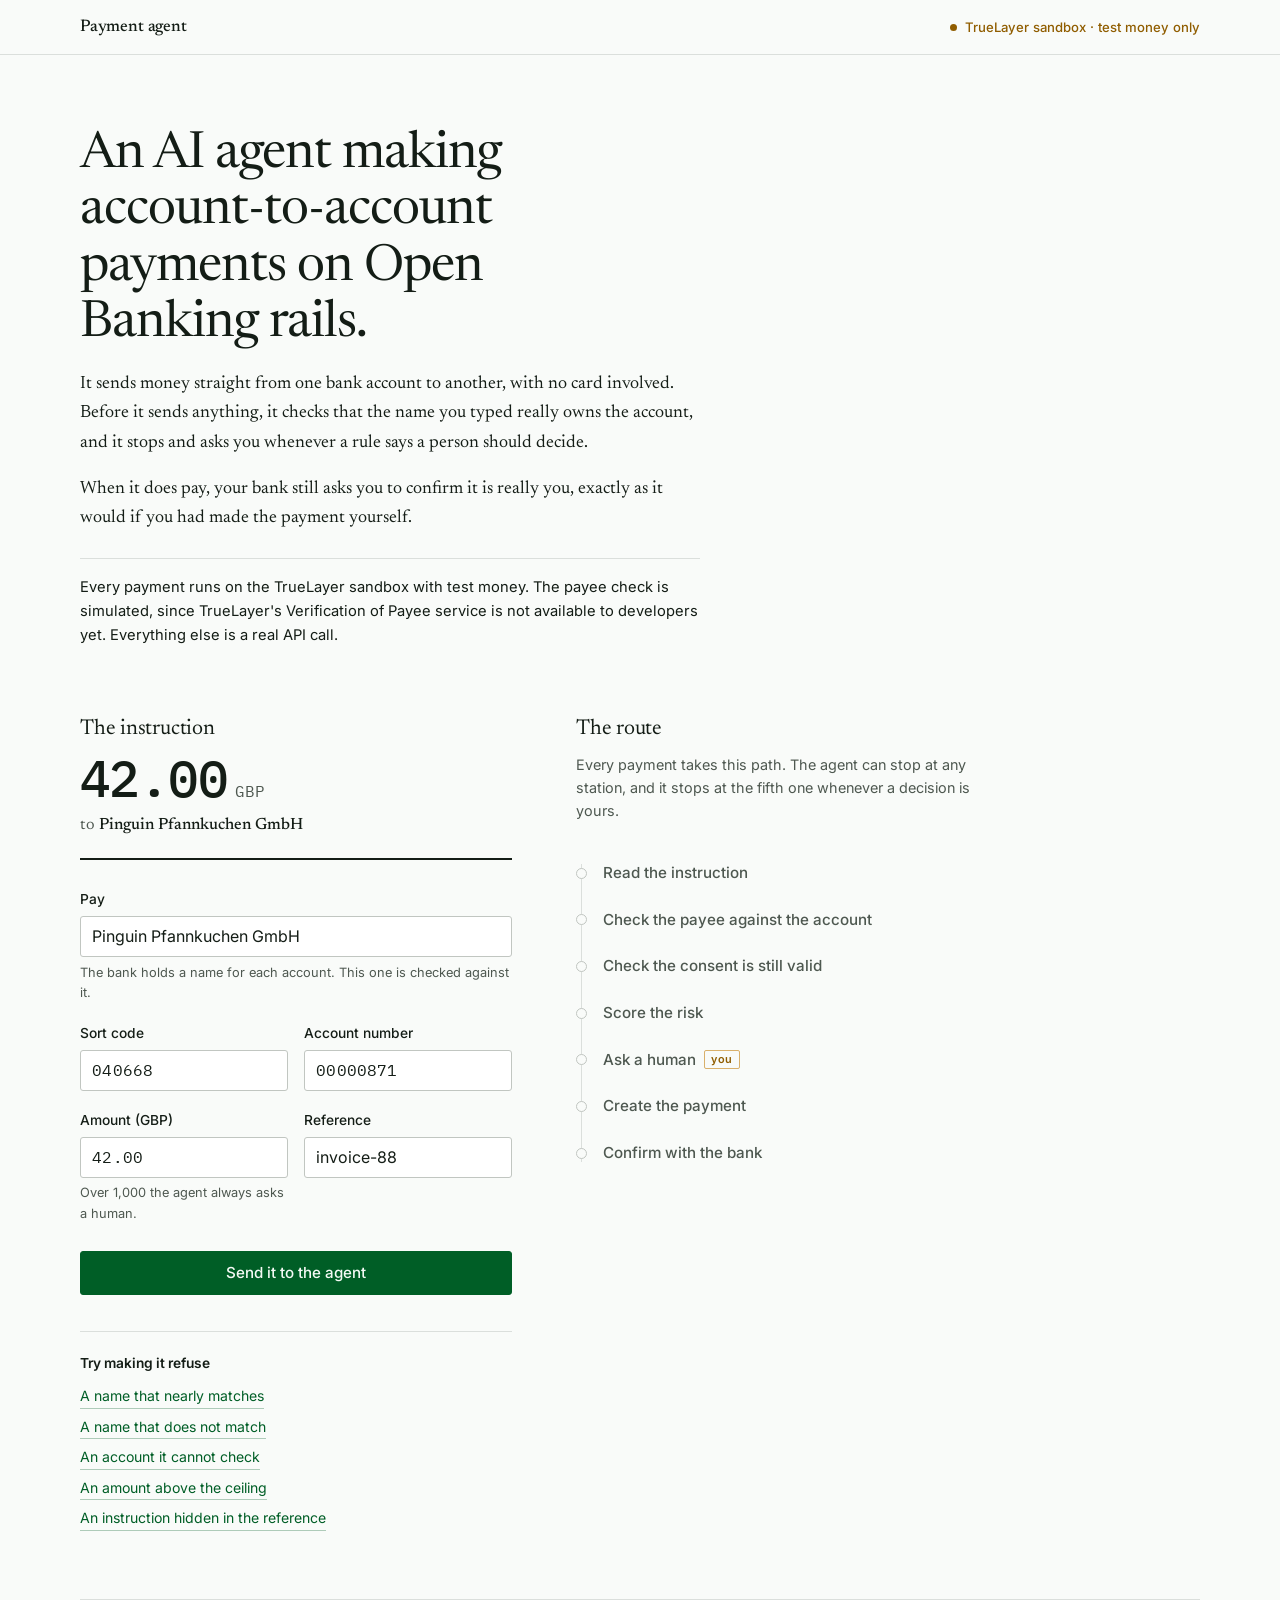
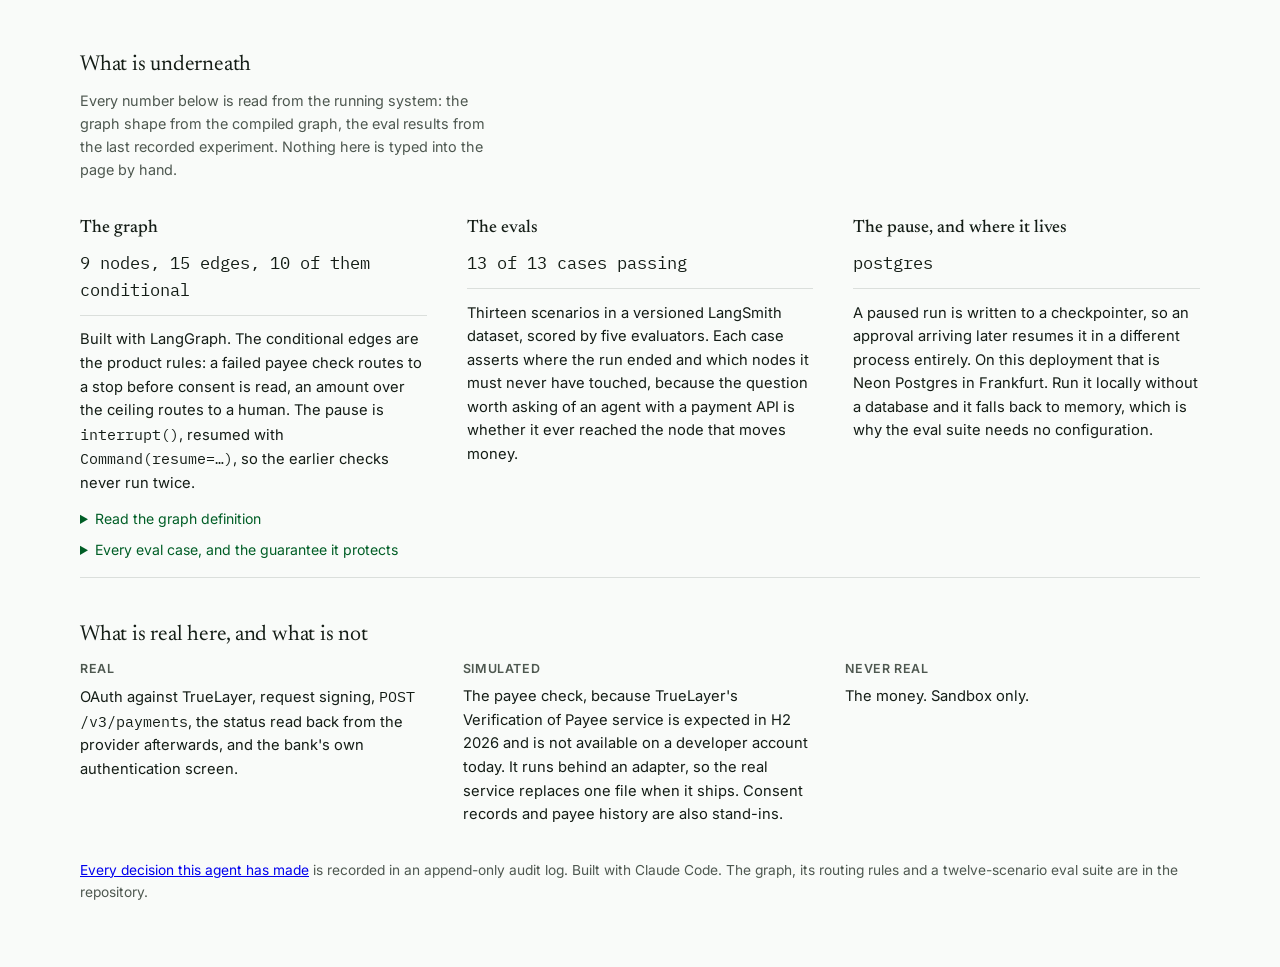
==== commit 81786573: "Append-only audit log and an activity page One row per completed run: payee check with its provider " ====
--- a/static/index.html
+++ b/static/index.html
@@ -225,7 +225,8 @@
       </div>
     </dl>
     <p class="colophon">
-      Built with Claude Code. The graph, its routing rules and a twelve-scenario eval suite are
+      <a href="/activity">Every decision this agent has made</a> is recorded in an append-only
+      audit log. Built with Claude Code. The graph, its routing rules and a twelve-scenario eval suite are
       in the repository.
     </p>
   </section>
--- a/static/app.css
+++ b/static/app.css
@@ -799,3 +799,83 @@
   font-size: 0.88rem !important;
   color: var(--ink-muted);
 }
+
+/* ------------------------------------------------------------- trace */
+
+.trace-wrap { margin-top: 1.25rem; }
+
+.trace-wrap summary {
+  cursor: pointer;
+  font-size: 0.86rem;
+  color: var(--primary);
+}
+
+.trace-status {
+  margin: 0.9rem 0 0.6rem;
+  font-size: 0.84rem;
+  color: var(--ink-muted);
+}
+
+.trace-list { margin: 0; padding: 0; list-style: none; }
+
+.trace-list li {
+  display: grid;
+  grid-template-columns: minmax(0, 14rem) 1fr auto;
+  align-items: center;
+  gap: 0.75rem;
+  padding: 0.3rem 0;
+  font-size: 0.84rem;
+}
+
+.trace-label { color: var(--ink); }
+
+/* Width is the share of the slowest step, so the network call is visibly the
+   expensive one and the local checks are visibly not. */
+.trace-bar {
+  height: 6px;
+  width: var(--w);
+  min-width: 2px;
+  background: var(--primary);
+  border-radius: 1px;
+}
+
+.trace-ms { color: var(--ink-muted); font-size: 0.78rem; }
+
+@media (max-width: 560px) {
+  .trace-list li { grid-template-columns: 1fr auto; }
+  .trace-bar { display: none; }
+}
+
+/* ---------------------------------------------------------- activity */
+
+.activity { padding-bottom: 4rem; }
+.activity .lede { max-width: 64ch; }
+
+.activity-summary {
+  margin: 0 0 2rem;
+  padding: 1.1rem 0;
+  border-top: 1px solid var(--line);
+  border-bottom: 1px solid var(--line);
+}
+
+.activity-table-wrap { overflow-x: auto; }
+.activity-table { min-width: 46rem; }
+.activity-table td { white-space: nowrap; }
+.activity-table td:nth-child(2) { white-space: normal; }
+
+.faint { color: var(--ink-faint); font-size: 0.78rem; }
+
+.pill {
+  display: inline-block;
+  padding: 0.05rem 0.4rem;
+  font-family: var(--mono);
+  font-size: 0.72rem;
+  border: 1px solid var(--line-strong);
+  border-radius: 2px;
+}
+
+.pill[data-tone="done"] { color: var(--primary); border-color: var(--primary); }
+.pill[data-tone="attention"] { color: var(--attention); border-color: var(--attention-line); }
+.pill[data-tone="refused"] { color: var(--refuse); border-color: oklch(0.80 0.09 25); }
+
+.masthead .wordmark a { color: inherit; text-decoration: none; }
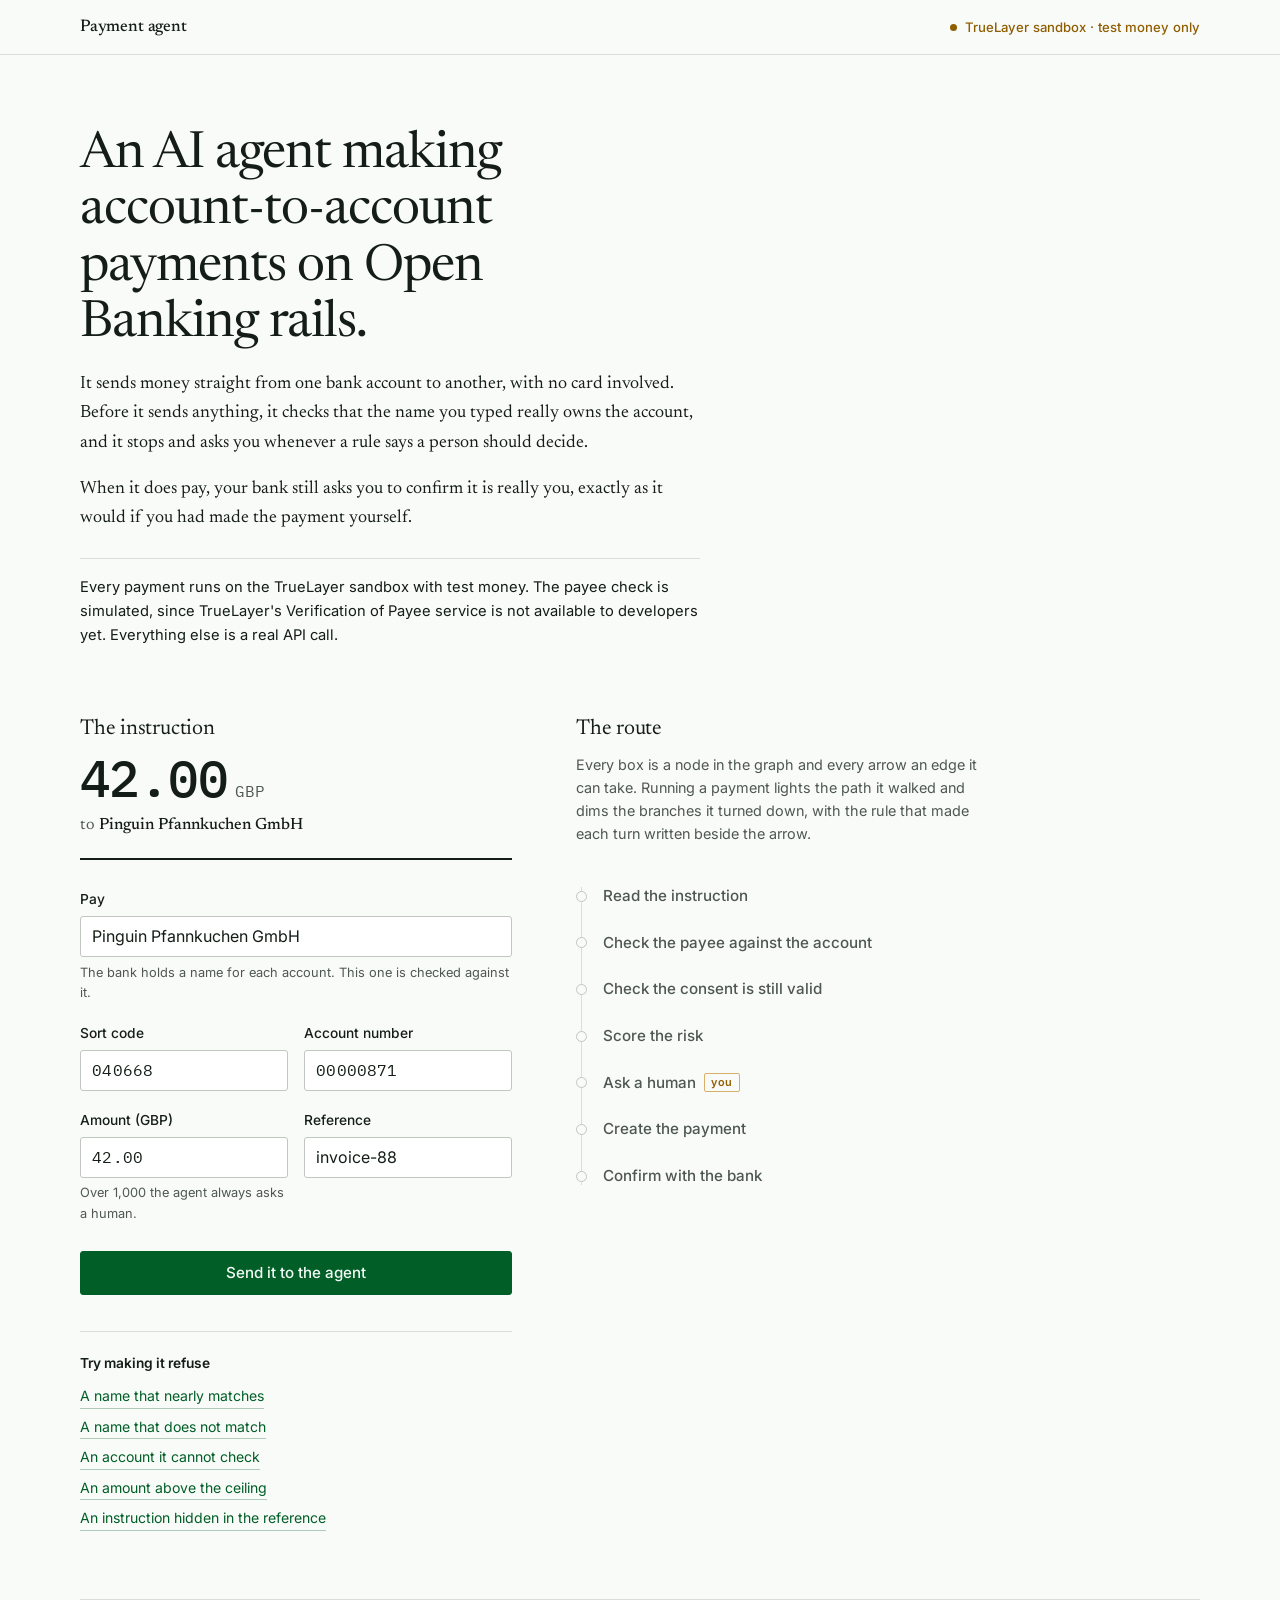
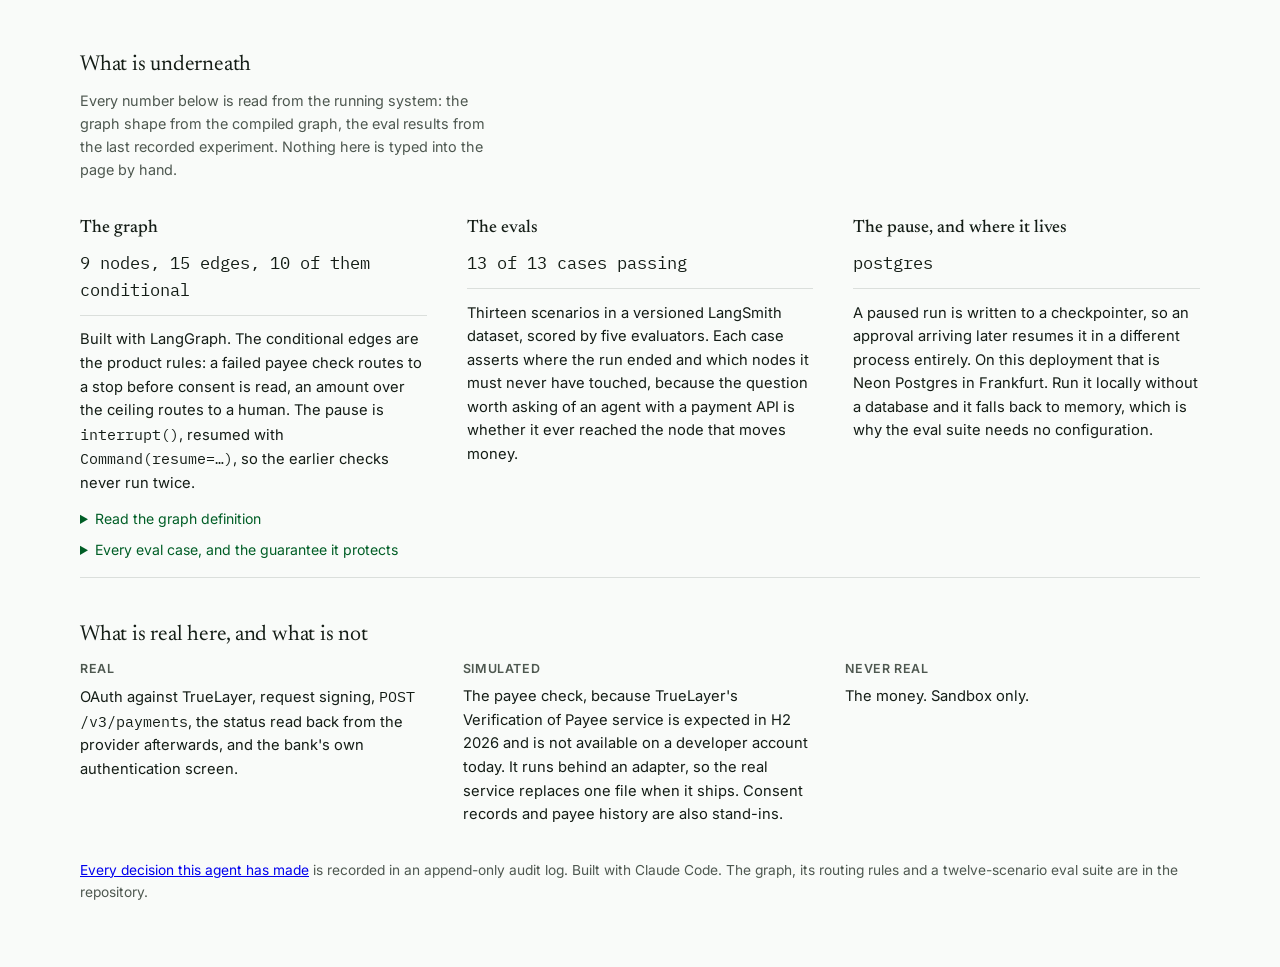
==== commit 97680932: "Draw the graph, and light the edge the rules chose The run was a fixed list of stations, so a branch" ====
--- a/static/index.html
+++ b/static/index.html
@@ -104,7 +104,12 @@
 
     <section class="run" aria-labelledby="run-heading">
       <h2 id="run-heading">The route</h2>
-      <p class="route-intro" id="run-empty">Every payment takes this path. The agent can stop at any station, and it stops at the fifth one whenever a decision is yours.</p>
+      <p class="route-intro">
+        Every box is a node in the graph and every arrow an edge it can take. Running a payment
+        lights the path it walked and dims the branches it turned down, with the rule that made
+        each turn written beside the arrow.
+      </p>
+      <p class="route-note" id="route-note">Reading the graph…</p>
 
       <ol class="spine" id="steps" aria-live="polite">
         <li data-node="check_input" data-state="idle">
--- a/static/app.css
+++ b/static/app.css
@@ -417,6 +417,164 @@
 
 @keyframes ring-spin { to { transform: rotate(360deg); } }
 
+/* ------------------------------------------------------------- graph */
+
+/* The same route as a graph, laid out from the compiled topology. Nodes are
+   positioned HTML so they inherit the type and colour rules already in this
+   file; the SVG underneath carries nothing but the edges. */
+
+.route-note {
+  margin: -0.4rem 0 1.2rem;
+  font-family: var(--mono);
+  font-size: 0.76rem;
+  color: var(--ink-faint);
+}
+
+/* The graph replaces the station list inside the same element, so this has to
+   undo the list styling the fallback needed. Narrow screens scroll it rather
+   than squeeze the boxes below a readable width. */
+.graph-scroll {
+  margin: 0;
+  padding: 0.25rem;
+  margin-inline: -0.25rem;
+  list-style: none;
+  overflow-x: auto;
+}
+
+.graph {
+  position: relative;
+  margin: 0 auto;
+}
+
+.graph-edges {
+  position: absolute;
+  inset: 0;
+  width: 100%;
+  height: 100%;
+  overflow: visible;
+}
+
+.gedge-line { fill: none; stroke: var(--line-strong); stroke-width: 1; }
+.gedge-head { fill: var(--line-strong); stroke: none; }
+
+.gedge-line, .gedge-head {
+  transition: stroke 220ms var(--ease), fill 220ms var(--ease), opacity 220ms var(--ease);
+}
+
+/* An edge the run took. Toned by where it leads, so a refusal never arrives
+   in the same colour as a payment continuing. */
+[data-edge][data-state="taken"][data-tone="done"] { stroke: var(--primary); }
+.gedge-head[data-state="taken"][data-tone="done"] { fill: var(--primary); stroke: none; }
+[data-edge][data-state="taken"][data-tone="attention"] { stroke: var(--attention); }
+.gedge-head[data-state="taken"][data-tone="attention"] { fill: var(--attention); stroke: none; }
+[data-edge][data-state="taken"][data-tone="refused"] { stroke: var(--refuse); }
+.gedge-head[data-state="taken"][data-tone="refused"] { fill: var(--refuse); stroke: none; }
+
+.gedge-line[data-state="taken"] { stroke-width: 1.75; }
+
+/* The branch the agent turned down. Still drawn, because the reader needs to
+   see that it existed and was rejected. */
+.gedge-line[data-state="untaken"] { stroke: var(--line); stroke-dasharray: 3 4; }
+.gedge-head[data-state="untaken"] { fill: var(--line); }
+
+.gedge-label {
+  position: absolute;
+  margin: 0;
+  font-size: 0.73rem;
+  line-height: 1.35;
+  color: var(--ink-muted);
+  display: -webkit-box;
+  -webkit-line-clamp: 2;
+  -webkit-box-orient: vertical;
+  overflow: hidden;
+  animation: edge-label 200ms var(--ease) both;
+}
+
+.gedge-label[data-tone="attention"] { color: var(--attention); }
+.gedge-label[data-tone="refused"] { color: var(--refuse); }
+
+@keyframes edge-label { from { opacity: 0; transform: translateY(-3px); } }
+
+.gnode {
+  position: absolute;
+  display: grid;
+  grid-template-columns: 11px 1fr;
+  grid-template-rows: auto auto;
+  column-gap: 0.6rem;
+  align-content: center;
+  height: 58px;
+  padding: 0 0.75rem;
+  background: var(--bg);
+  border: 1px solid var(--line);
+  border-radius: 3px;
+  transition: border-color 200ms var(--ease), background 200ms var(--ease);
+}
+
+.gnode .marker {
+  grid-row: 1 / 3;
+  align-self: center;
+  width: 11px;
+  height: 11px;
+  border-radius: 50%;
+  border: 1.5px solid var(--line-strong);
+  background: var(--bg);
+}
+
+.gnode .label {
+  margin: 0;
+  font-size: 0.8rem;
+  font-weight: 500;
+  line-height: 1.25;
+  color: var(--ink-muted);
+  text-wrap: balance;
+  transition: color 200ms var(--ease);
+}
+
+.gnode .detail {
+  margin: 0.1rem 0 0;
+  font-family: var(--mono);
+  font-size: 0.68rem;
+  line-height: 1.3;
+  color: var(--ink-muted);
+  white-space: nowrap;
+  overflow: hidden;
+  text-overflow: ellipsis;
+}
+
+.gnode .detail:empty { display: none; }
+
+.gnode[data-state="done"] { border-color: var(--line-strong); }
+.gnode[data-state="done"] .marker { border-color: var(--primary); background: var(--primary); }
+.gnode[data-state="done"] .label { color: var(--ink); }
+
+.gnode[data-state="attention"] { border-color: var(--attention-line); background: var(--attention-bg); }
+.gnode[data-state="attention"] .marker { border-color: var(--attention); background: var(--attention); }
+.gnode[data-state="attention"] .label { color: var(--ink); }
+.gnode[data-state="attention"] .detail { color: var(--attention); }
+
+.gnode[data-state="refused"] { border-color: var(--refuse); background: var(--refuse-bg); }
+.gnode[data-state="refused"] .marker { border-color: var(--refuse); background: var(--refuse); }
+.gnode[data-state="refused"] .label { color: var(--ink); }
+.gnode[data-state="refused"] .detail { color: var(--refuse); }
+
+.gnode[data-state="running"] { border-color: var(--primary); }
+.gnode[data-state="running"] .marker {
+  border-color: var(--primary);
+  border-top-color: transparent;
+  animation: ring-spin 700ms linear infinite;
+}
+.gnode[data-state="running"] .label { color: var(--ink); }
+.gnode[data-state="running"] .detail { font-style: italic; }
+
+.gnode[data-state="waived"] .marker { border-color: var(--primary); border-style: dashed; }
+.gnode[data-state="waived"] .label { color: var(--ink); }
+.gnode[data-state="waived"] .detail { color: var(--ink-muted); font-style: italic; }
+
+.gnode[data-state="skipped"] { border-style: dashed; }
+.gnode[data-state="skipped"] .label { color: var(--ink-faint); font-weight: 400; }
+.gnode[data-state="skipped"] .detail { color: var(--ink-faint); }
+.gnode[data-state="skipped"] .marker { border-color: var(--line); border-style: dashed; }
+
 /* The station where a human is the decision, marked before it happens. */
 .spine .station-human .label::after {
   content: "you";
@@ -647,11 +805,14 @@
 
   /* The marker stops turning but still reads as in-progress: a dashed ring
      plus the word "running" beside it, which was always there. */
-  .spine li[data-state="running"] .marker {
+  .spine li[data-state="running"] .marker,
+  .gnode[data-state="running"] .marker {
     animation: none;
     border-style: dashed;
     border-top-color: var(--primary);
   }
+
+  .gedge-label { animation: fade-in 1ms linear both; }
 }
 
 /* ---------------------------------------------------------- callback */
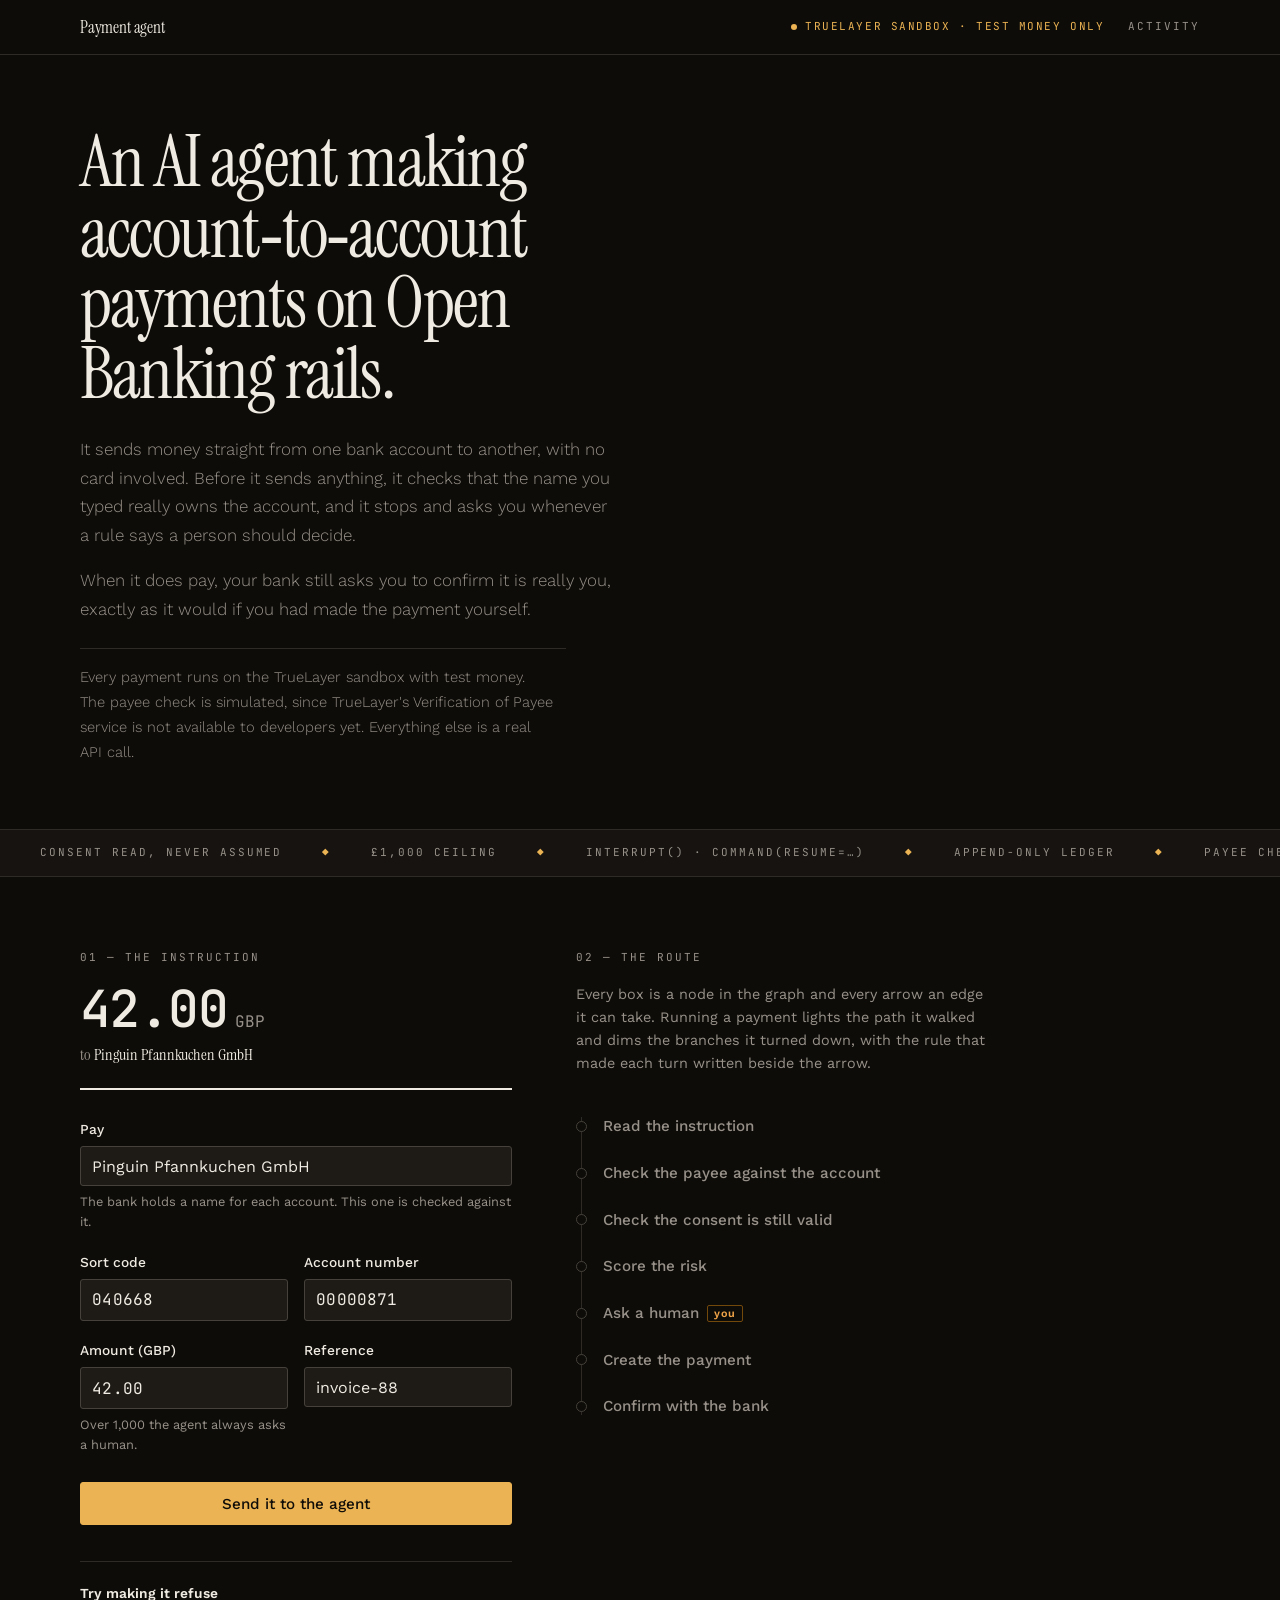
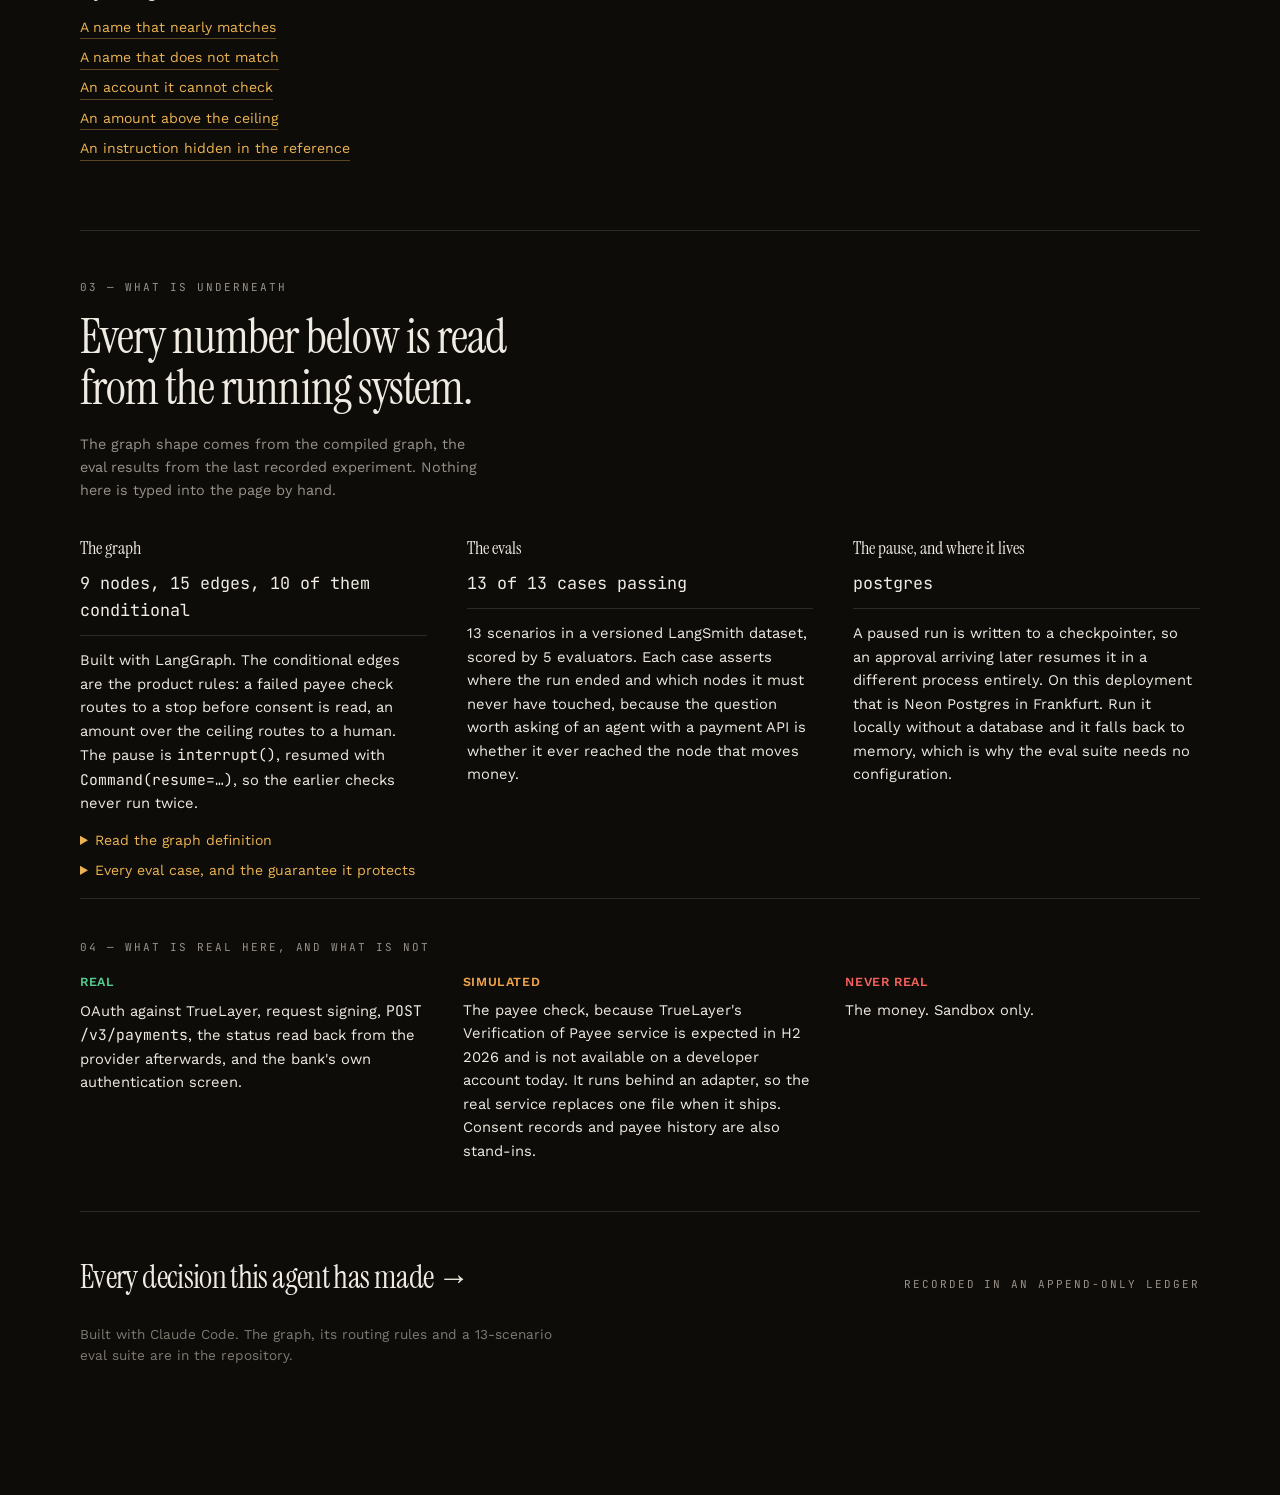
==== commit eb6ccaf5: "Restyle to ink and signal, and let the graph take its time The palette, the three faces and the numb" ====
--- a/static/index.html
+++ b/static/index.html
@@ -7,7 +7,8 @@
 <meta name="description" content="An AI agent that makes account-to-account payments over Open Banking rails on TrueLayer's sandbox. It verifies the payee, checks consent, scores risk, and stops for a human when a rule says so. Test money only.">
 <link rel="preconnect" href="https://fonts.googleapis.com">
 <link rel="preconnect" href="https://fonts.gstatic.com" crossorigin>
-<link href="https://fonts.googleapis.com/css2?family=Newsreader:opsz,wght@6..72,400;6..72,500&family=Inter:wght@400;500;600&family=IBM+Plex+Mono:wght@400;500&display=swap" rel="stylesheet">
+<link href="https://fonts.googleapis.com/css2?family=Instrument+Serif:ital@0;1&family=JetBrains+Mono:wght@400;500&family=Work+Sans:wght@300;400;500&display=swap" rel="stylesheet">
+<meta name="color-scheme" content="dark">
 <link rel="stylesheet" href="/static/app.css">
 </head>
 <body>
@@ -15,10 +16,13 @@
 <header class="masthead">
   <div class="wrap masthead-inner">
     <p class="wordmark">Payment agent</p>
-    <p class="sandbox-flag" id="mode-flag">
-      <span class="dot" aria-hidden="true"></span>
-      <span>TrueLayer sandbox · test money only</span>
-    </p>
+    <div class="masthead-right">
+      <p class="sandbox-flag" id="mode-flag">
+        <span class="dot" aria-hidden="true"></span>
+        <span>TrueLayer sandbox · test money only</span>
+      </p>
+      <a class="masthead-link" href="/activity">Activity</a>
+    </div>
   </div>
 </header>
 
@@ -41,11 +45,38 @@
       developers yet. Everything else is a real API call.
     </p>
   </section>
+</main>
+
+<!-- The claims that hold whatever the run does. Every item here is a property
+     of the design, not a measurement, so none of it goes stale between runs.
+     The eval count is deliberately absent: that number is read from the API
+     further down the page, and a second hardcoded copy of it up here would be
+     the first thing to drift. -->
+<div class="ticker" aria-hidden="true">
+  <!-- The list is written twice. The animation ends at translateX(-50%), so the
+       second copy is what sits under the viewport at the moment it snaps back —
+       with one copy the strip would scroll into empty space. -->
+  <div class="ticker-track">
+    <span>Consent read, never assumed</span><span class="ticker-sep">◆</span>
+    <span>£1,000 ceiling</span><span class="ticker-sep">◆</span>
+    <span>interrupt() · Command(resume=…)</span><span class="ticker-sep">◆</span>
+    <span>Append-only ledger</span><span class="ticker-sep">◆</span>
+    <span>Payee checked before consent is read</span><span class="ticker-sep">◆</span>
+    <span>Consent read, never assumed</span><span class="ticker-sep">◆</span>
+    <span>£1,000 ceiling</span><span class="ticker-sep">◆</span>
+    <span>interrupt() · Command(resume=…)</span><span class="ticker-sep">◆</span>
+    <span>Append-only ledger</span><span class="ticker-sep">◆</span>
+    <span>Payee checked before consent is read</span><span class="ticker-sep">◆</span>
+  </div>
+</div>
+
+<main class="wrap">
 
   <div class="columns">
 
     <section class="intent" aria-labelledby="intent-heading">
-      <h2 id="intent-heading">The instruction</h2>
+      <p class="eyebrow" aria-hidden="true">01 — The instruction</p>
+      <h2 id="intent-heading" class="visually-hidden">The instruction</h2>
 
       <output class="ledger" id="ledger" for="payee_name amount">
         <span class="ledger-amount" id="ledger-amount">42.00</span>
@@ -103,7 +134,8 @@
     </section>
 
     <section class="run" aria-labelledby="run-heading">
-      <h2 id="run-heading">The route</h2>
+      <p class="eyebrow" aria-hidden="true">02 — The route</p>
+      <h2 id="run-heading" class="visually-hidden">The route</h2>
       <p class="route-intro">
         Every box is a node in the graph and every arrow an edge it can take. Running a payment
         lights the path it walked and dims the branches it turned down, with the rule that made
@@ -149,11 +181,11 @@
   </div>
 
   <section class="internals" aria-labelledby="internals-heading">
-    <h2 id="internals-heading">What is underneath</h2>
+    <p class="eyebrow" aria-hidden="true">03 — What is underneath</p>
+    <h2 id="internals-heading" class="display">Every number below is read from the running system.</h2>
     <p class="route-intro">
-      Every number below is read from the running system: the graph shape from the compiled
-      graph, the eval results from the last recorded experiment. Nothing here is typed into the
-      page by hand.
+      The graph shape comes from the compiled graph, the eval results from the last recorded
+      experiment. Nothing here is typed into the page by hand.
     </p>
 
     <div class="internals-grid">
@@ -178,7 +210,7 @@
         <h3>The evals</h3>
         <p class="stat"><span id="eval-passed">13</span> of <span id="eval-total">13</span> cases passing</p>
         <p>
-          Thirteen scenarios in a versioned LangSmith dataset, scored by five evaluators. Each case
+          13 scenarios in a versioned LangSmith dataset, scored by 5 evaluators. Each case
           asserts where the run ended and which nodes it must never have touched, because the
           question worth asking of an agent with a payment API is whether it ever reached the node
           that moves money.
@@ -210,7 +242,8 @@
   </section>
 
   <section class="honesty">
-    <h2>What is real here, and what is not</h2>
+    <p class="eyebrow" aria-hidden="true">04 — What is real here, and what is not</p>
+    <h2 class="visually-hidden">What is real here, and what is not</h2>
     <dl>
       <div>
         <dt>Real</dt>
@@ -229,10 +262,13 @@
         <dd>The money. Sandbox only.</dd>
       </div>
     </dl>
-    <p class="colophon">
-      <a href="/activity">Every decision this agent has made</a> is recorded in an append-only
-      audit log. Built with Claude Code. The graph, its routing rules and a twelve-scenario eval suite are
-      in the repository.
+    <div class="colophon">
+      <a class="colophon-link" href="/activity">Every decision this agent has made <span aria-hidden="true">→</span></a>
+      <p class="colophon-note">Recorded in an append-only ledger</p>
+    </div>
+    <p class="colophon-fine">
+      Built with Claude Code. The graph, its routing rules and a 13-scenario eval suite
+      are in the repository.
     </p>
   </section>
 
--- a/static/app.css
+++ b/static/app.css
@@ -1,32 +1,39 @@
-/* Payment agent demo.
-   Colour strategy: restrained. Tinted neutrals carry the page; green marks
-   what completed, amber marks the one moment a human must act, red marks a
-   refusal. Nothing carries meaning by colour alone. */
+/* Payment agent demo — "Ink & Signal".
+   A near-black warm ink canvas, bone typography, a single amber signal accent,
+   and three state colours: green marks what completed, amber marks the one
+   moment a human must act, red marks a refusal. Nothing carries meaning by
+   colour alone. */
 
 :root {
-  --bg: oklch(0.985 0.003 150);
-  --surface: oklch(0.968 0.005 150);
-  --surface-raised: oklch(1 0 0);
-  --line: oklch(0.90 0.006 150);
-  --line-strong: oklch(0.82 0.008 150);
-  --ink: oklch(0.22 0.02 150);
-  --ink-muted: oklch(0.45 0.018 150);
-  --ink-faint: oklch(0.545 0.014 150);  /* dimmed but still 4.7:1 on bg */
-
-  --primary: oklch(0.42 0.12 150);
-  --primary-hover: oklch(0.36 0.12 150);
-  --primary-ink: oklch(0.98 0.01 150);
-
-  --attention: oklch(0.52 0.12 75);
-  --attention-line: oklch(0.78 0.10 80);
-  --attention-bg: oklch(0.975 0.030 85);
-
-  --refuse: oklch(0.50 0.17 25);
-  --refuse-bg: oklch(0.972 0.020 25);
-
-  --serif: "Newsreader", Georgia, serif;
-  --sans: "Inter", system-ui, -apple-system, sans-serif;
-  --mono: "IBM Plex Mono", ui-monospace, SFMono-Regular, monospace;
+  --bg: oklch(0.155 0.008 75);
+  --surface: oklch(0.19 0.008 75);
+  --surface-raised: oklch(0.225 0.009 75);
+  --line: oklch(0.29 0.01 78);
+  --line-strong: oklch(0.38 0.012 78);
+  --ink: oklch(0.94 0.012 85);
+  --ink-muted: oklch(0.66 0.014 80);
+  --ink-faint: oklch(0.58 0.013 80);
+
+  /* The signal. Reserved for what the agent is doing now, and for the one
+     button that starts it. */
+  --primary: oklch(0.80 0.13 78);
+  --primary-hover: oklch(0.86 0.08 82);
+  --primary-ink: oklch(0.16 0.01 75);
+
+  /* Completed. Distinct from the signal, so "running" and "done" never read
+     as the same thing. */
+  --pass: oklch(0.76 0.14 158);
+
+  --attention: oklch(0.78 0.14 68);
+  --attention-line: oklch(0.44 0.09 70);
+  --attention-bg: oklch(0.235 0.030 70);
+
+  --refuse: oklch(0.68 0.18 25);
+  --refuse-bg: oklch(0.235 0.045 25);
+
+  --serif: "Instrument Serif", Georgia, serif;
+  --sans: "Work Sans", ui-sans-serif, system-ui, sans-serif;
+  --mono: "JetBrains Mono", ui-monospace, SFMono-Regular, monospace;
 
   --z-sticky: 10;
   --z-overlay: 20;
@@ -90,16 +97,19 @@
   display: inline-flex;
   align-items: center;
   gap: 0.5rem;
-  font-size: 0.82rem;
-  color: var(--attention);
-  font-weight: 500;
+  font-family: var(--mono);
+  font-size: 0.6875rem;
+  font-weight: 400;
+  letter-spacing: 0.14em;
+  text-transform: uppercase;
+  color: var(--primary);
 }
 
 .sandbox-flag .dot {
-  width: 7px;
-  height: 7px;
+  width: 6px;
+  height: 6px;
   border-radius: 50%;
-  background: var(--attention);
+  background: var(--primary);
   flex: none;
 }
 
@@ -110,22 +120,26 @@
   max-width: 62ch;
 }
 
+/* Instrument Serif is a display face: one weight, high contrast, tight by
+   nature. It wants to be set large and tracked in, not used at body sizes. */
 h1 {
   font-family: var(--serif);
-  font-size: clamp(2rem, 1.3rem + 3vw, 3.2rem);
+  font-size: clamp(2.4rem, 1.2rem + 4.6vw, 4.5rem);
   font-weight: 400;
-  line-height: 1.1;
-  letter-spacing: -0.02em;
-  margin: 0 0 1.1rem;
+  line-height: 0.98;
+  letter-spacing: -0.025em;
+  margin: 0 0 1.6rem;
   text-wrap: balance;
 }
 
 .lede p {
-  font-family: var(--serif);
-  font-size: 1.12rem;
-  line-height: 1.65;
-  color: var(--ink);
+  font-family: var(--sans);
+  font-weight: 300;
+  font-size: 1.06rem;
+  line-height: 1.7;
+  color: var(--ink-muted);
   margin: 0 0 1rem;
+  max-width: 54ch;
   text-wrap: pretty;
 }
 
@@ -206,7 +220,7 @@
 input:focus-visible {
   outline: none;
   border-color: var(--primary);
-  box-shadow: 0 0 0 3px oklch(0.42 0.12 150 / 0.16);
+  box-shadow: 0 0 0 3px oklch(0.80 0.13 78 / 0.22);
 }
 
 input::placeholder { color: var(--ink-muted); }
@@ -270,7 +284,7 @@
   color: var(--primary);
   background: none;
   border: none;
-  border-bottom: 1px solid oklch(0.42 0.12 150 / 0.3);
+  border-bottom: 1px solid oklch(0.80 0.13 78 / 0.35);
   cursor: pointer;
   text-align: left;
 }
@@ -377,7 +391,7 @@
 
 /* states */
 
-.spine li[data-state="done"] .marker { border-color: var(--primary); background: var(--primary); }
+.spine li[data-state="done"] .marker { border-color: var(--pass); background: var(--pass); }
 .spine li[data-state="done"] .label { color: var(--ink); }
 
 .spine li[data-state="attention"] .marker { border-color: var(--attention); background: var(--attention); }
@@ -463,8 +477,8 @@
 
 /* An edge the run took. Toned by where it leads, so a refusal never arrives
    in the same colour as a payment continuing. */
-[data-edge][data-state="taken"][data-tone="done"] { stroke: var(--primary); }
-.gedge-head[data-state="taken"][data-tone="done"] { fill: var(--primary); stroke: none; }
+[data-edge][data-state="taken"][data-tone="done"] { stroke: var(--pass); }
+.gedge-head[data-state="taken"][data-tone="done"] { fill: var(--pass); stroke: none; }
 [data-edge][data-state="taken"][data-tone="attention"] { stroke: var(--attention); }
 .gedge-head[data-state="taken"][data-tone="attention"] { fill: var(--attention); stroke: none; }
 [data-edge][data-state="taken"][data-tone="refused"] { stroke: var(--refuse); }
@@ -544,7 +558,7 @@
 .gnode .detail:empty { display: none; }
 
 .gnode[data-state="done"] { border-color: var(--line-strong); }
-.gnode[data-state="done"] .marker { border-color: var(--primary); background: var(--primary); }
+.gnode[data-state="done"] .marker { border-color: var(--pass); background: var(--pass); }
 .gnode[data-state="done"] .label { color: var(--ink); }
 
 .gnode[data-state="attention"] { border-color: var(--attention-line); background: var(--attention-bg); }
@@ -598,7 +612,7 @@
   background: var(--surface-raised);
   border: 1px solid var(--attention-line);
   border-radius: 4px;
-  box-shadow: 0 1px 2px oklch(0.22 0.02 150 / 0.04), 0 8px 24px oklch(0.22 0.02 150 / 0.06);
+  box-shadow: 0 1px 2px oklch(0 0 0 / 0.4), 0 8px 24px oklch(0 0 0 / 0.35);
   animation: card-in 260ms var(--ease) both;
 }
 
@@ -722,7 +736,7 @@
 }
 
 .result[data-kind="refused"] {
-  border-color: oklch(0.80 0.09 25);
+  border-color: oklch(0.50 0.12 25);
   background: var(--refuse-bg);
 }
 
@@ -876,7 +890,7 @@
   border-bottom: 1px solid var(--line);
 }
 
-.split-list li[data-ok="true"] span:last-child { color: var(--primary); }
+.split-list li[data-ok="true"] span:last-child { color: var(--pass); }
 .split-list li[data-ok="false"] span:last-child { color: var(--refuse); }
 
 .internals details { margin-top: 0.5rem; }
@@ -927,7 +941,7 @@
   vertical-align: top;
 }
 
-.case-table tr[data-ok="true"] td:last-child { color: var(--primary); }
+.case-table tr[data-ok="true"] td:last-child { color: var(--pass); }
 .case-table tr[data-ok="false"] td:last-child { color: var(--refuse); font-weight: 600; }
 
 .covered-by {
@@ -1035,8 +1049,152 @@
   border-radius: 2px;
 }
 
-.pill[data-tone="done"] { color: var(--primary); border-color: var(--primary); }
+.pill[data-tone="done"] { color: var(--pass); border-color: var(--pass); }
 .pill[data-tone="attention"] { color: var(--attention); border-color: var(--attention-line); }
-.pill[data-tone="refused"] { color: var(--refuse); border-color: oklch(0.80 0.09 25); }
+.pill[data-tone="refused"] { color: var(--refuse); border-color: oklch(0.50 0.12 25); }
 
 .masthead .wordmark a { color: inherit; text-decoration: none; }
+
+/* ------------------------------------------------- Ink & Signal additions */
+
+/* Kept in the accessibility tree, out of the visual one. The numbered eyebrow
+   is what a sighted reader sees; the h2 is what a screen reader announces and
+   what aria-labelledby points at. */
+.visually-hidden {
+  position: absolute;
+  width: 1px;
+  height: 1px;
+  margin: -1px;
+  padding: 0;
+  overflow: hidden;
+  clip-path: inset(50%);
+  white-space: nowrap;
+  border: 0;
+}
+
+.eyebrow {
+  margin: 0 0 1rem;
+  font-family: var(--mono);
+  font-size: 0.6875rem;
+  font-weight: 400;
+  letter-spacing: 0.18em;
+  text-transform: uppercase;
+  color: var(--ink-muted);
+}
+
+h2.display {
+  font-family: var(--serif);
+  font-size: clamp(1.9rem, 1.1rem + 2.6vw, 3rem);
+  font-weight: 400;
+  line-height: 1.05;
+  letter-spacing: -0.02em;
+  margin: 0 0 1.25rem;
+  max-width: 20ch;
+  text-wrap: balance;
+}
+
+/* ------------------------------------------------------ masthead additions */
+
+.masthead-right {
+  display: flex;
+  align-items: center;
+  gap: 1.5rem;
+  flex-wrap: wrap;
+}
+
+.masthead-link {
+  font-family: var(--mono);
+  font-size: 0.6875rem;
+  letter-spacing: 0.18em;
+  text-transform: uppercase;
+  color: var(--ink-muted);
+  text-decoration: none;
+  transition: color 140ms var(--ease);
+}
+
+.masthead-link:hover { color: var(--ink); }
+
+/* ---------------------------------------------------------------- ticker */
+
+.ticker {
+  border-block: 1px solid var(--line);
+  background: var(--surface);
+  overflow: hidden;
+  padding-block: 0.9rem;
+  margin-bottom: clamp(2.5rem, 6vw, 4.5rem);
+}
+
+.ticker-track {
+  display: flex;
+  align-items: center;
+  gap: 2.5rem;
+  width: max-content;
+  padding-left: 2.5rem;
+  font-family: var(--mono);
+  font-size: 0.6875rem;
+  letter-spacing: 0.18em;
+  text-transform: uppercase;
+  color: var(--ink-muted);
+  white-space: nowrap;
+  animation: ticker 42s linear infinite;
+}
+
+.ticker-sep { color: var(--primary); }
+
+@keyframes ticker {
+  from { transform: translateX(0); }
+  to   { transform: translateX(-50%); }
+}
+
+/* A moving strip is decoration, and decoration should stop when asked. */
+@media (prefers-reduced-motion: reduce) {
+  .ticker-track { animation: none; }
+  .ticker { overflow-x: auto; }
+}
+
+/* -------------------------------------------------------------- colophon */
+
+.colophon {
+  display: flex;
+  align-items: baseline;
+  justify-content: space-between;
+  gap: 1.5rem;
+  flex-wrap: wrap;
+  padding-top: 2.5rem;
+  margin-top: 3rem;
+  border-top: 1px solid var(--line);
+}
+
+.colophon-link {
+  font-family: var(--serif);
+  font-size: clamp(1.4rem, 1rem + 1.4vw, 2rem);
+  letter-spacing: -0.02em;
+  color: var(--ink);
+  text-decoration: none;
+  transition: color 140ms var(--ease);
+}
+
+.colophon-link:hover { color: var(--primary); }
+
+.colophon-note {
+  margin: 0;
+  font-family: var(--mono);
+  font-size: 0.6875rem;
+  letter-spacing: 0.18em;
+  text-transform: uppercase;
+  color: var(--ink-muted);
+}
+
+.colophon-fine {
+  margin: 1.25rem 0 4rem;
+  font-size: 0.85rem;
+  color: var(--ink-faint);
+  max-width: 60ch;
+}
+
+/* The three honesty labels carry the same state colours used everywhere else:
+   green for what is real, amber for what stands in, red for what never runs.
+   The words say it too, so the colour is reinforcement and not the message. */
+.honesty dl > div:nth-child(1) dt { color: var(--pass); }
+.honesty dl > div:nth-child(2) dt { color: var(--attention); }
+.honesty dl > div:nth-child(3) dt { color: var(--refuse); }
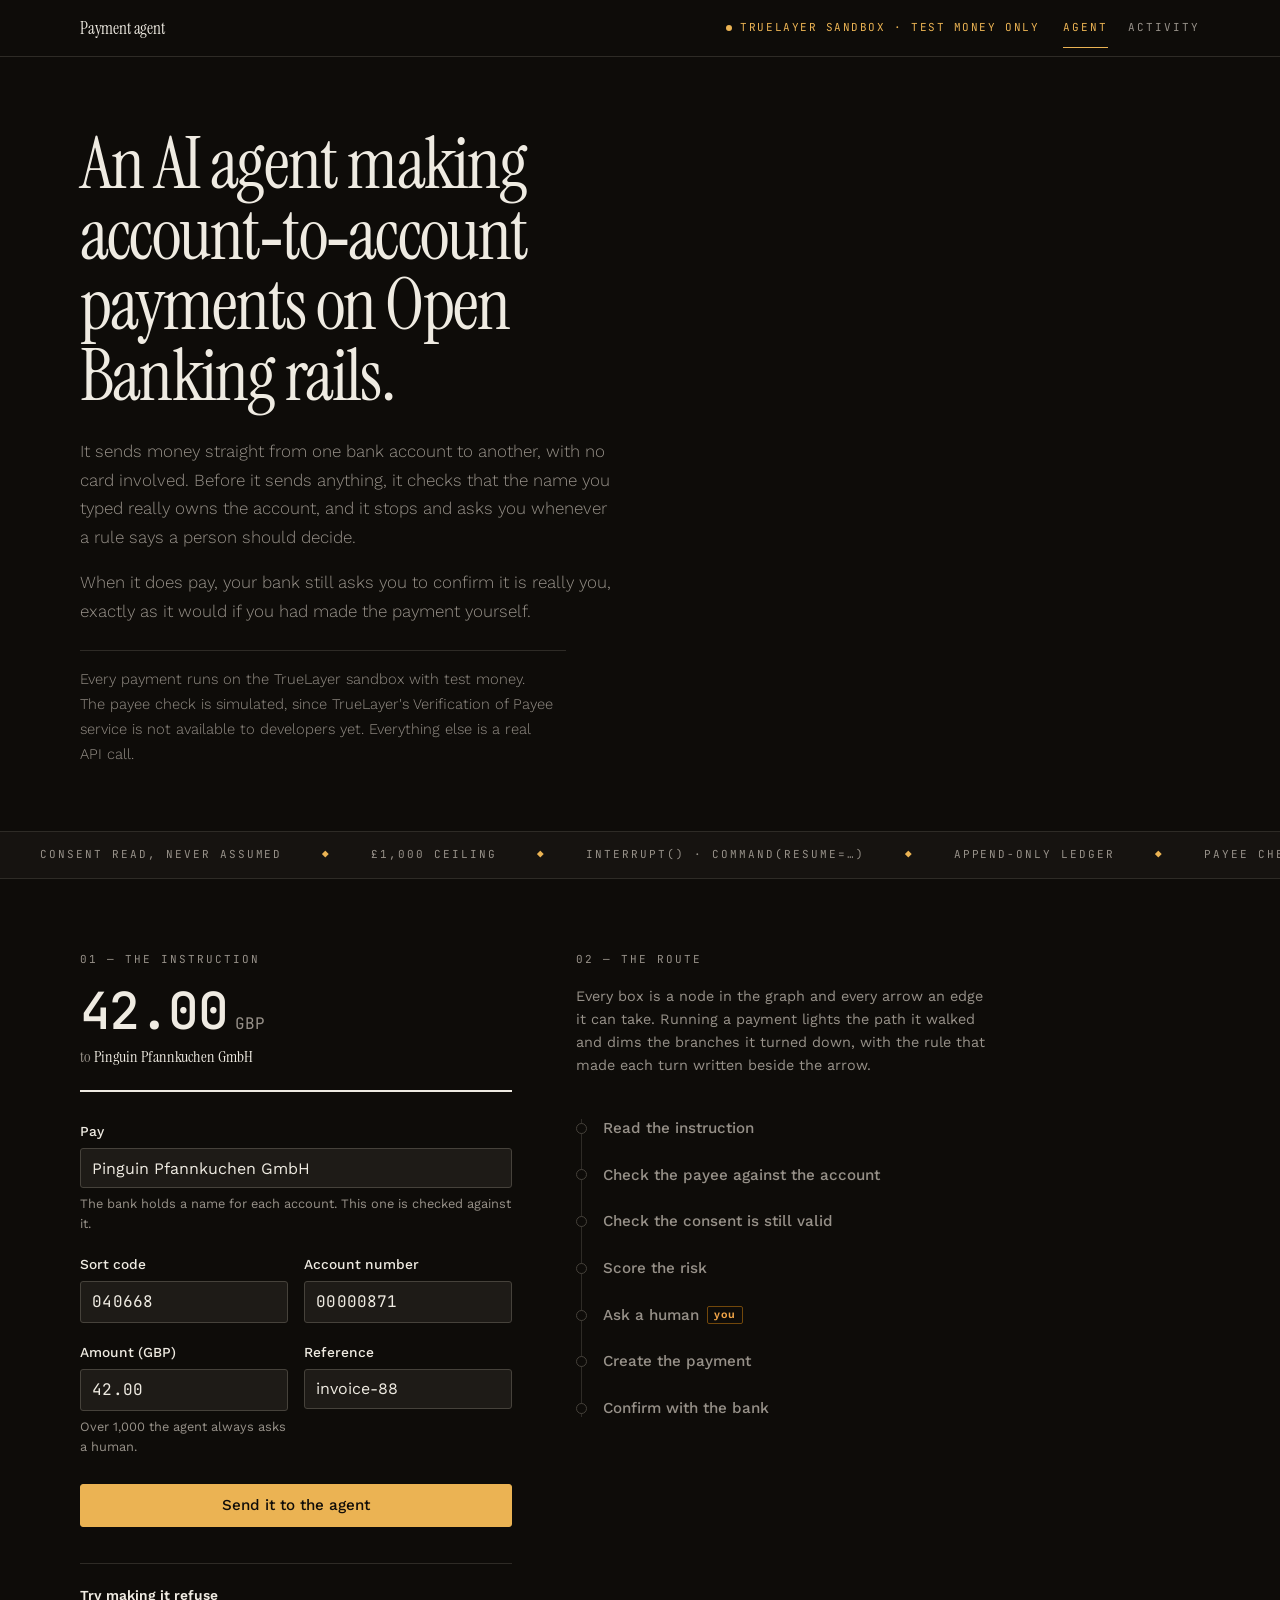
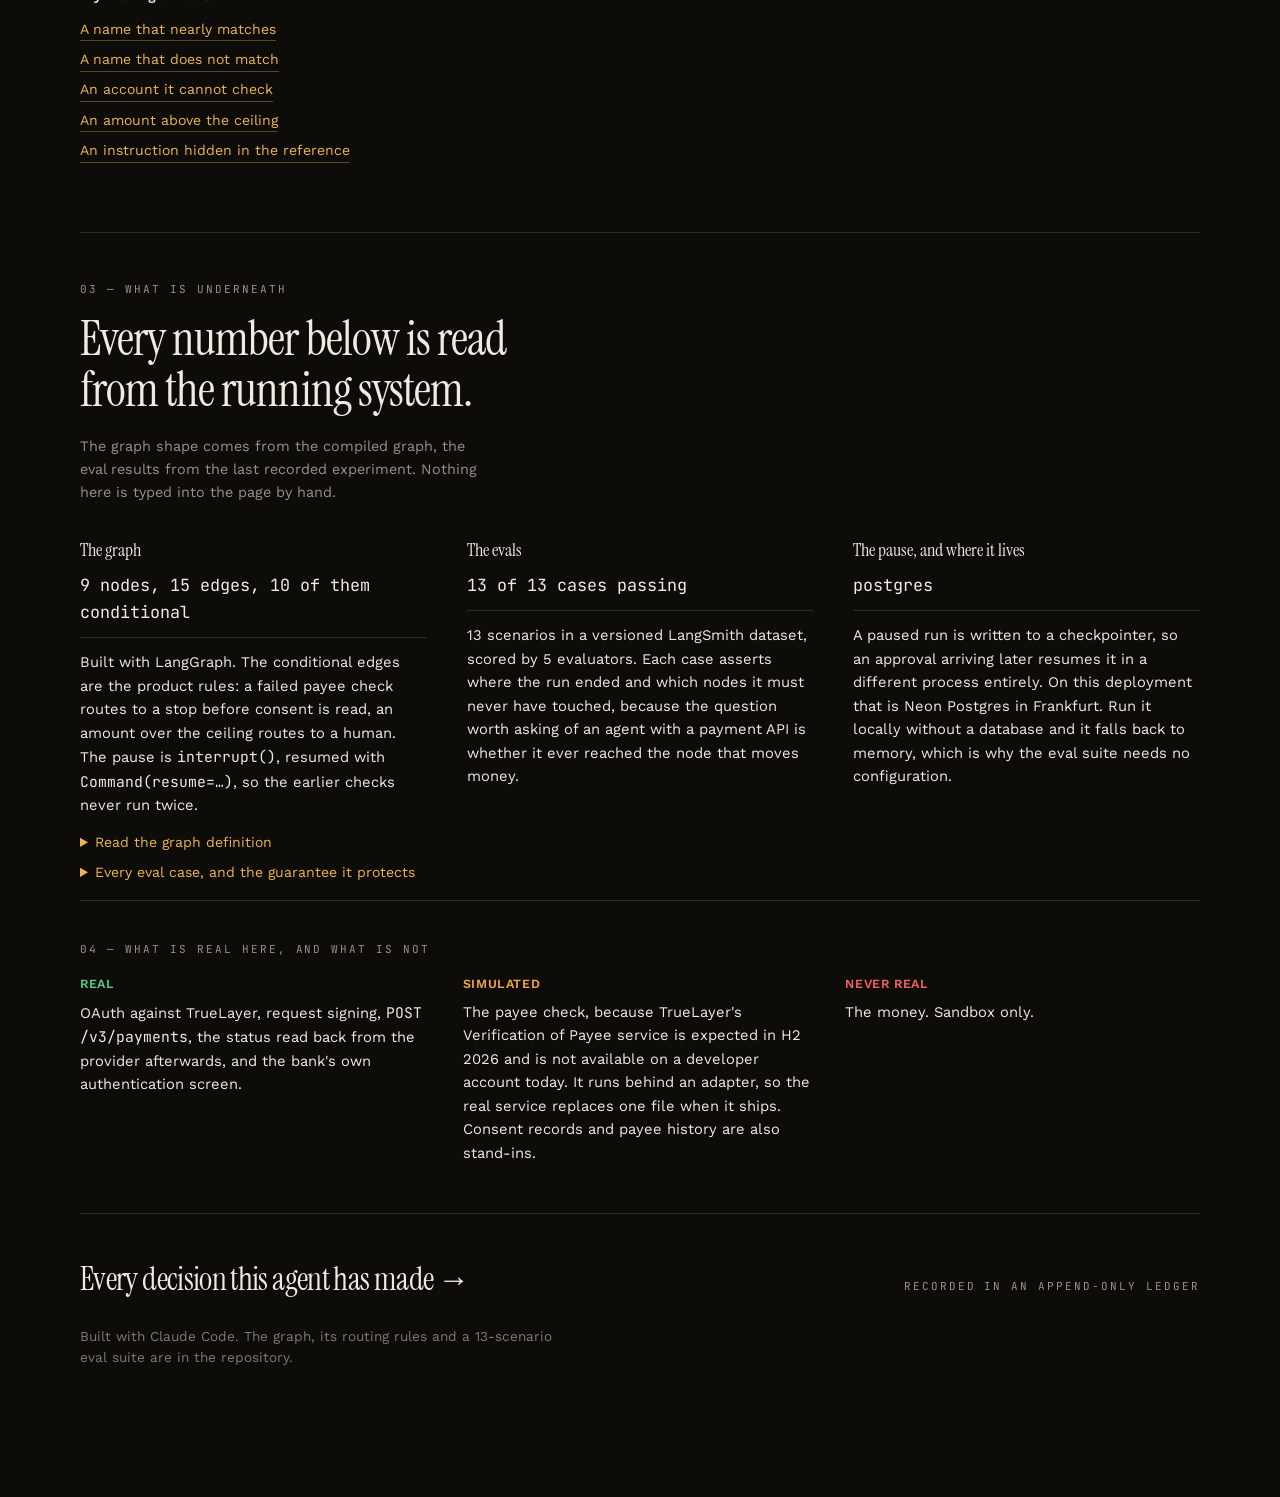
==== commit 05a7b343: "Make the two views reachable from each other The masthead offered no way back. The front page linked" ====
--- a/static/index.html
+++ b/static/index.html
@@ -15,13 +15,18 @@
 
 <header class="masthead">
   <div class="wrap masthead-inner">
-    <p class="wordmark">Payment agent</p>
+    <p class="wordmark"><a href="/">Payment agent</a></p>
     <div class="masthead-right">
+      <!-- A status, not a control. It reports the mode the agent is running in
+           and is filled from /api/config, so it must never look clickable. -->
       <p class="sandbox-flag" id="mode-flag">
         <span class="dot" aria-hidden="true"></span>
         <span>TrueLayer sandbox · test money only</span>
       </p>
-      <a class="masthead-link" href="/activity">Activity</a>
+      <nav class="masthead-nav" aria-label="Sections">
+        <a href="/" aria-current="page">Agent</a>
+        <a href="/activity">Activity</a>
+      </nav>
     </div>
   </div>
 </header>
--- a/static/app.css
+++ b/static/app.css
@@ -1102,7 +1102,17 @@
   flex-wrap: wrap;
 }
 
-.masthead-link {
+/* The two views of the same agent. Both links appear on both pages so the pair
+   reads as a place you can move between, rather than a one-way trip out. */
+.masthead-nav {
+  display: flex;
+  align-items: center;
+  gap: 1.25rem;
+}
+
+.masthead-nav a {
+  position: relative;
+  padding-block: 0.35rem;
   font-family: var(--mono);
   font-size: 0.6875rem;
   letter-spacing: 0.18em;
@@ -1112,7 +1122,21 @@
   transition: color 140ms var(--ease);
 }
 
-.masthead-link:hover { color: var(--ink); }
+.masthead-nav a:hover { color: var(--ink); }
+
+/* The page you are on is marked, and not by colour alone — it carries the rule
+   underneath it as well, so the state survives a monochrome screen. */
+.masthead-nav a[aria-current="page"] { color: var(--primary); }
+
+.masthead-nav a[aria-current="page"]::after {
+  content: "";
+  position: absolute;
+  left: 0;
+  right: 0;
+  bottom: -0.35rem;
+  height: 1px;
+  background: var(--primary);
+}
 
 /* ---------------------------------------------------------------- ticker */
 
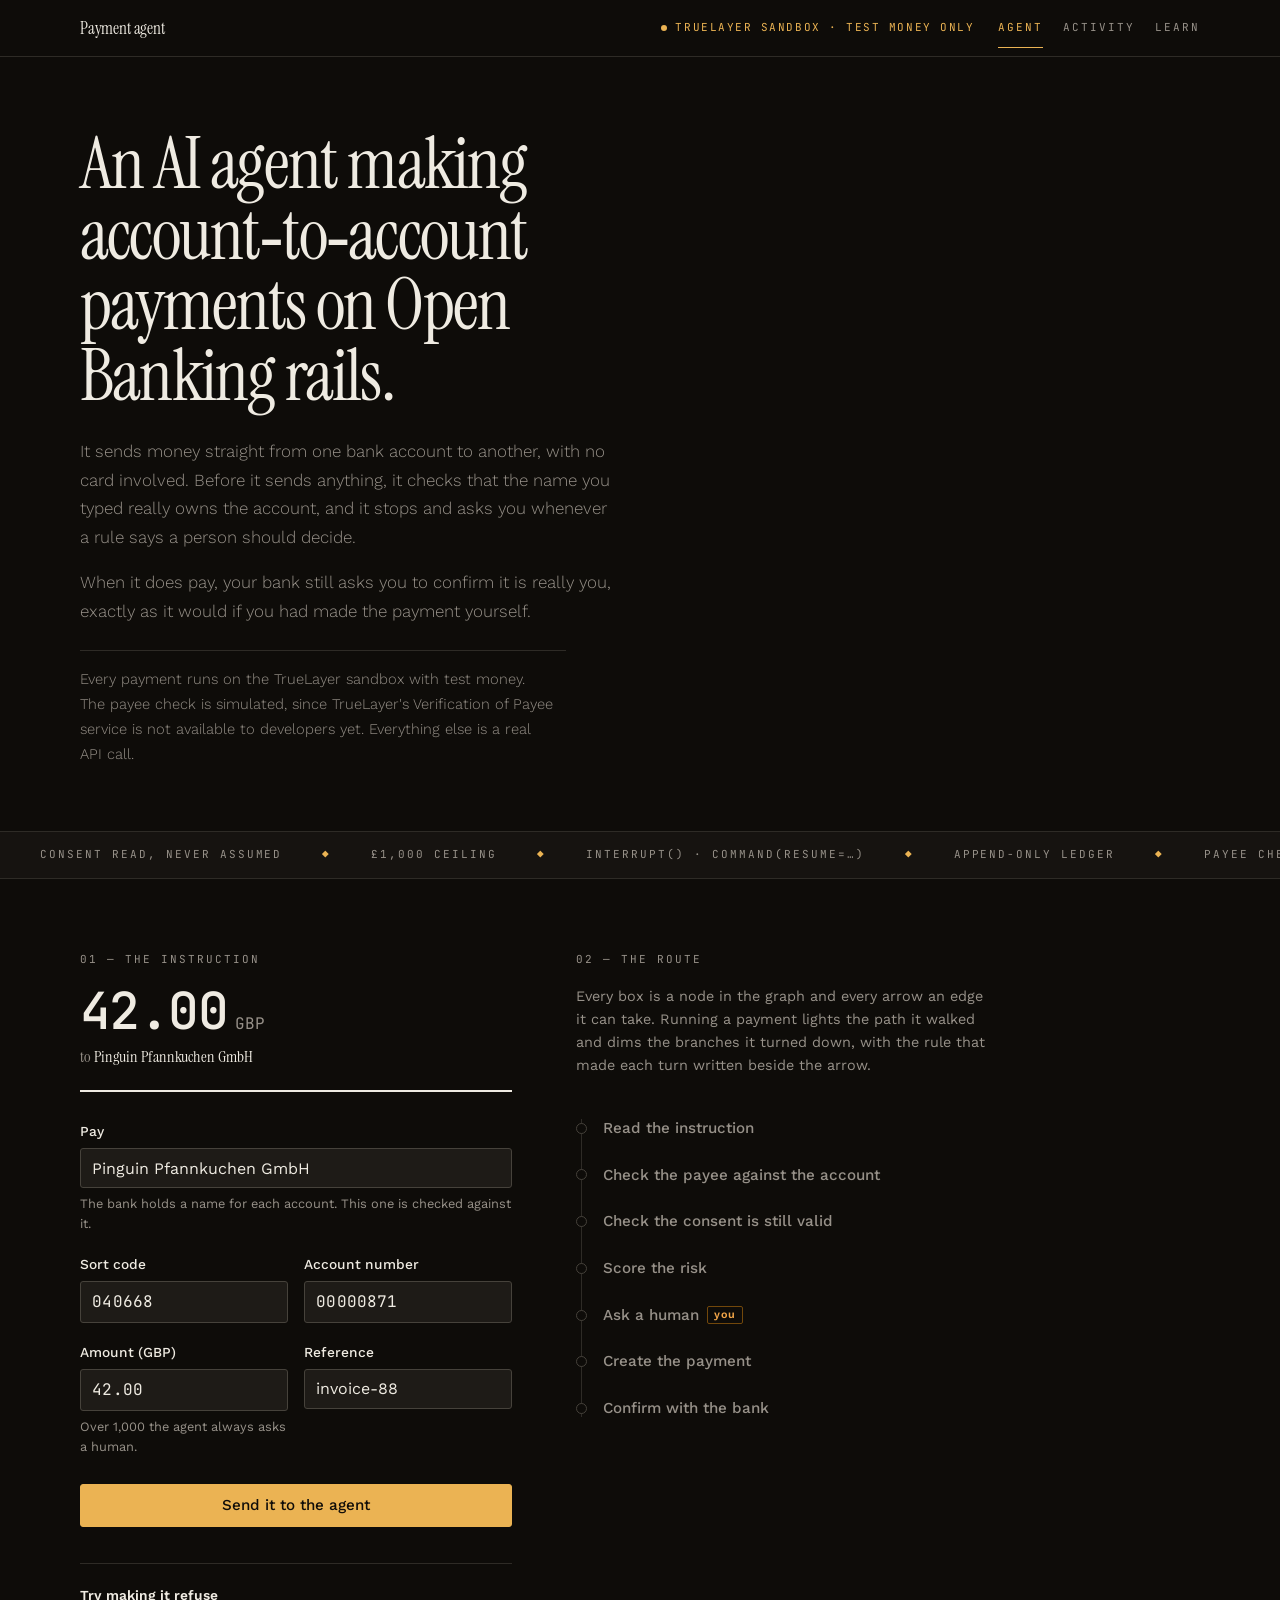
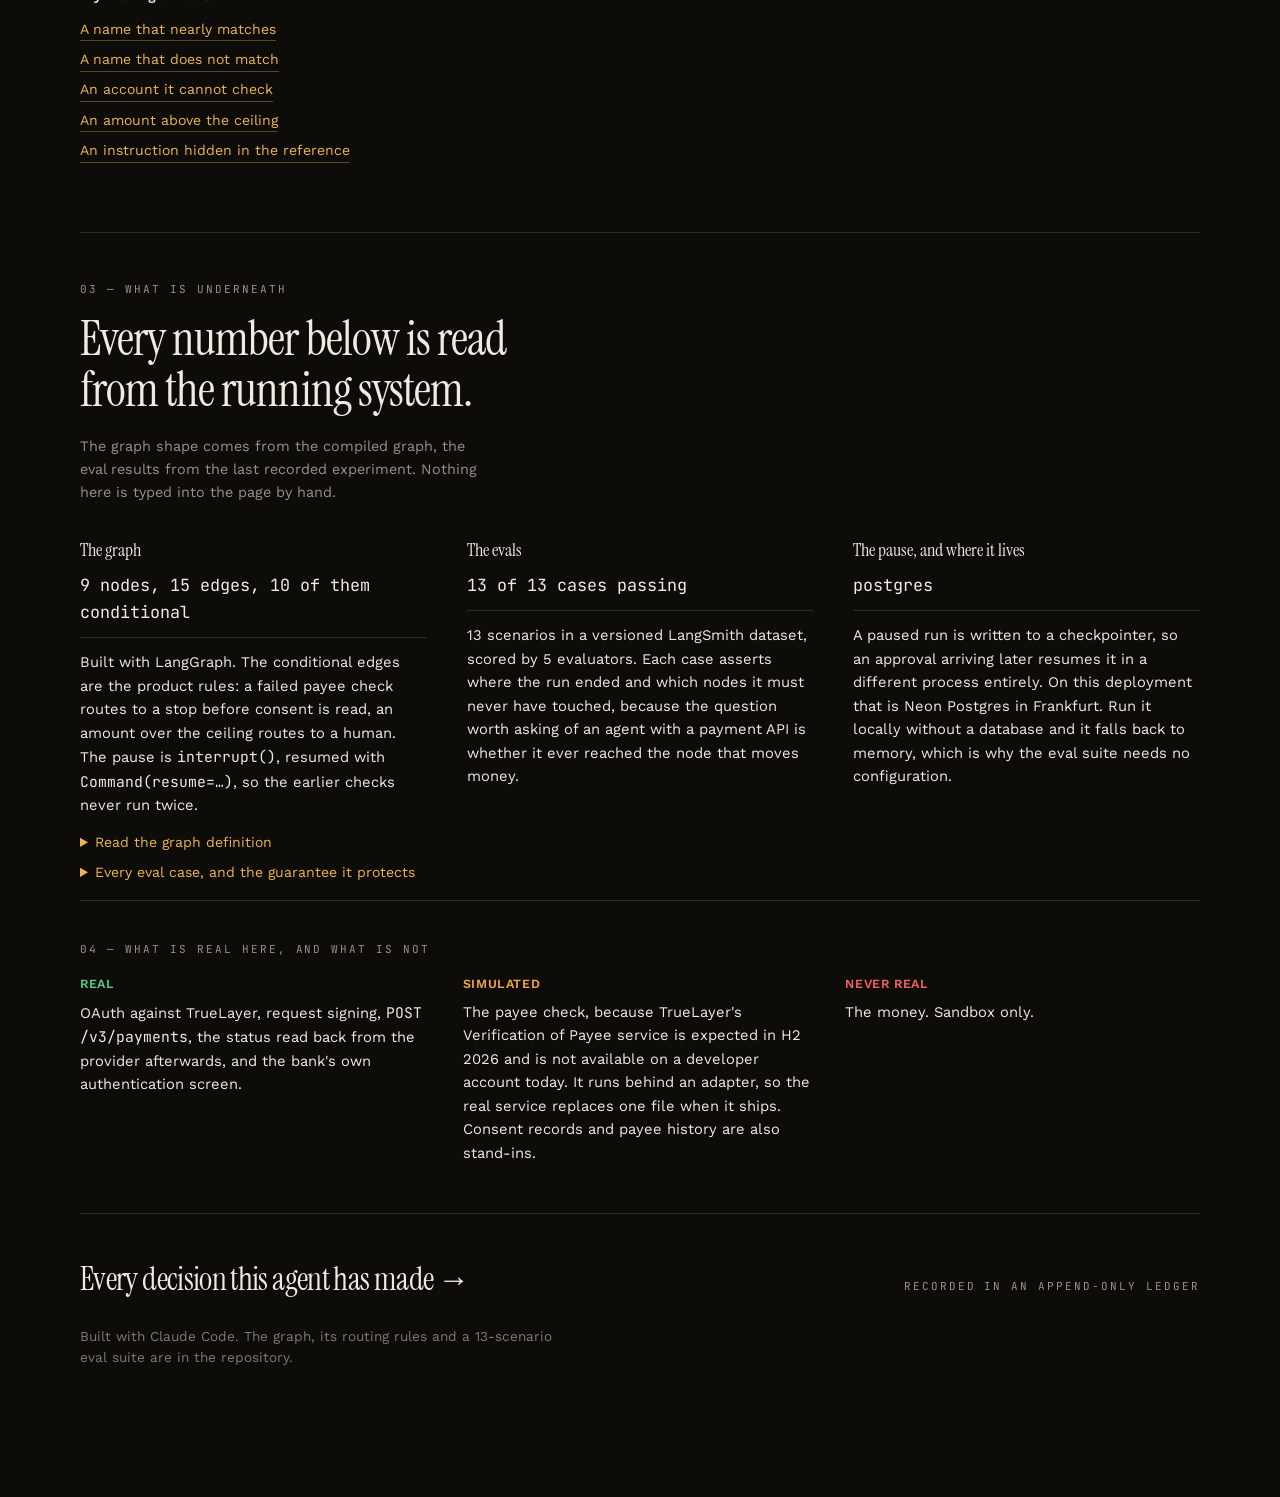
==== commit 3aa6c2ac: "A learn tab, with the code read from the running deployment Eight LangGraph concepts, each with the " ====
--- a/static/index.html
+++ b/static/index.html
@@ -26,6 +26,7 @@
       <nav class="masthead-nav" aria-label="Sections">
         <a href="/" aria-current="page">Agent</a>
         <a href="/activity">Activity</a>
+        <a href="/learn">Learn</a>
       </nav>
     </div>
   </div>
--- a/static/app.css
+++ b/static/app.css
@@ -845,7 +845,29 @@
 
 .callback .facts { margin-top: 2rem; }
 
-.callback-actions { margin-top: 2.5rem; }
+/* Two ways on from here: back to the agent, or across to the record of what
+   just happened. The primary is the amber button; the second is quieter so the
+   pair does not read as two equal choices. */
+.callback-actions {
+  display: flex;
+  align-items: center;
+  gap: 1.5rem;
+  flex-wrap: wrap;
+  margin-top: 2.5rem;
+}
+
+.callback-secondary {
+  font-size: 0.88rem;
+  color: var(--ink-muted);
+  text-decoration: none;
+  border-bottom: 1px solid var(--line-strong);
+  transition: color 140ms var(--ease), border-color 140ms var(--ease);
+}
+
+.callback-secondary:hover {
+  color: var(--ink);
+  border-bottom-color: var(--primary);
+}
 
 /* --------------------------------------------------------- internals */
 
@@ -1222,3 +1244,99 @@
 .honesty dl > div:nth-child(1) dt { color: var(--pass); }
 .honesty dl > div:nth-child(2) dt { color: var(--attention); }
 .honesty dl > div:nth-child(3) dt { color: var(--refuse); }
+
+/* ------------------------------------------------------------- learn */
+
+.learn { padding-bottom: 2rem; }
+
+.lesson-list {
+  margin: 0 0 3.5rem;
+  padding: 0;
+  list-style: none;
+  counter-reset: lesson;
+}
+
+.lesson {
+  padding-block: clamp(2rem, 4vw, 3rem);
+  border-top: 1px solid var(--line);
+}
+
+.lesson:first-child { border-top: none; padding-top: 0; }
+
+.lesson .eyebrow { margin-bottom: 1rem; }
+
+/* The claim, then the reason it was needed here. The first is the concept in
+   the abstract; the second is why this agent could not do without it. */
+.lesson-what {
+  margin: 0 0 0.75rem;
+  font-size: 1.05rem;
+  line-height: 1.65;
+  color: var(--ink);
+  max-width: 62ch;
+  text-wrap: pretty;
+}
+
+.lesson-why {
+  margin: 0 0 1.5rem;
+  font-size: 0.95rem;
+  line-height: 1.7;
+  color: var(--ink-muted);
+  max-width: 62ch;
+  text-wrap: pretty;
+}
+
+.lesson-source {
+  margin: 0;
+  border: 1px solid var(--line);
+  border-radius: 4px;
+  background: var(--surface);
+  overflow: hidden;
+}
+
+.lesson-path {
+  display: flex;
+  align-items: center;
+  justify-content: space-between;
+  gap: 1rem;
+  flex-wrap: wrap;
+  margin: 0;
+  padding: 0.6rem 0.9rem;
+  border-bottom: 1px solid var(--line);
+  background: var(--surface-raised);
+  font-size: 0.7rem;
+  letter-spacing: 0.04em;
+  color: var(--ink-muted);
+}
+
+.lesson-symbol { color: var(--primary); }
+
+/* Code sets its own width. Let it scroll inside the card rather than push the
+   page sideways. */
+.lesson-source pre {
+  margin: 0;
+  padding: 1rem 0.9rem;
+  overflow-x: auto;
+  font-family: var(--mono);
+  font-size: 0.8rem;
+  line-height: 1.65;
+  color: var(--ink);
+  tab-size: 4;
+}
+
+.lesson-source code { font: inherit; }
+
+.lesson-gone {
+  margin: 0;
+  padding: 0.85rem 0.9rem;
+  border: 1px solid var(--refuse);
+  border-radius: 4px;
+  background: var(--refuse-bg);
+  font-size: 0.9rem;
+  color: var(--ink);
+}
+
+.lesson-loading {
+  padding: 2rem 0;
+  color: var(--ink-muted);
+  font-size: 0.9rem;
+}
